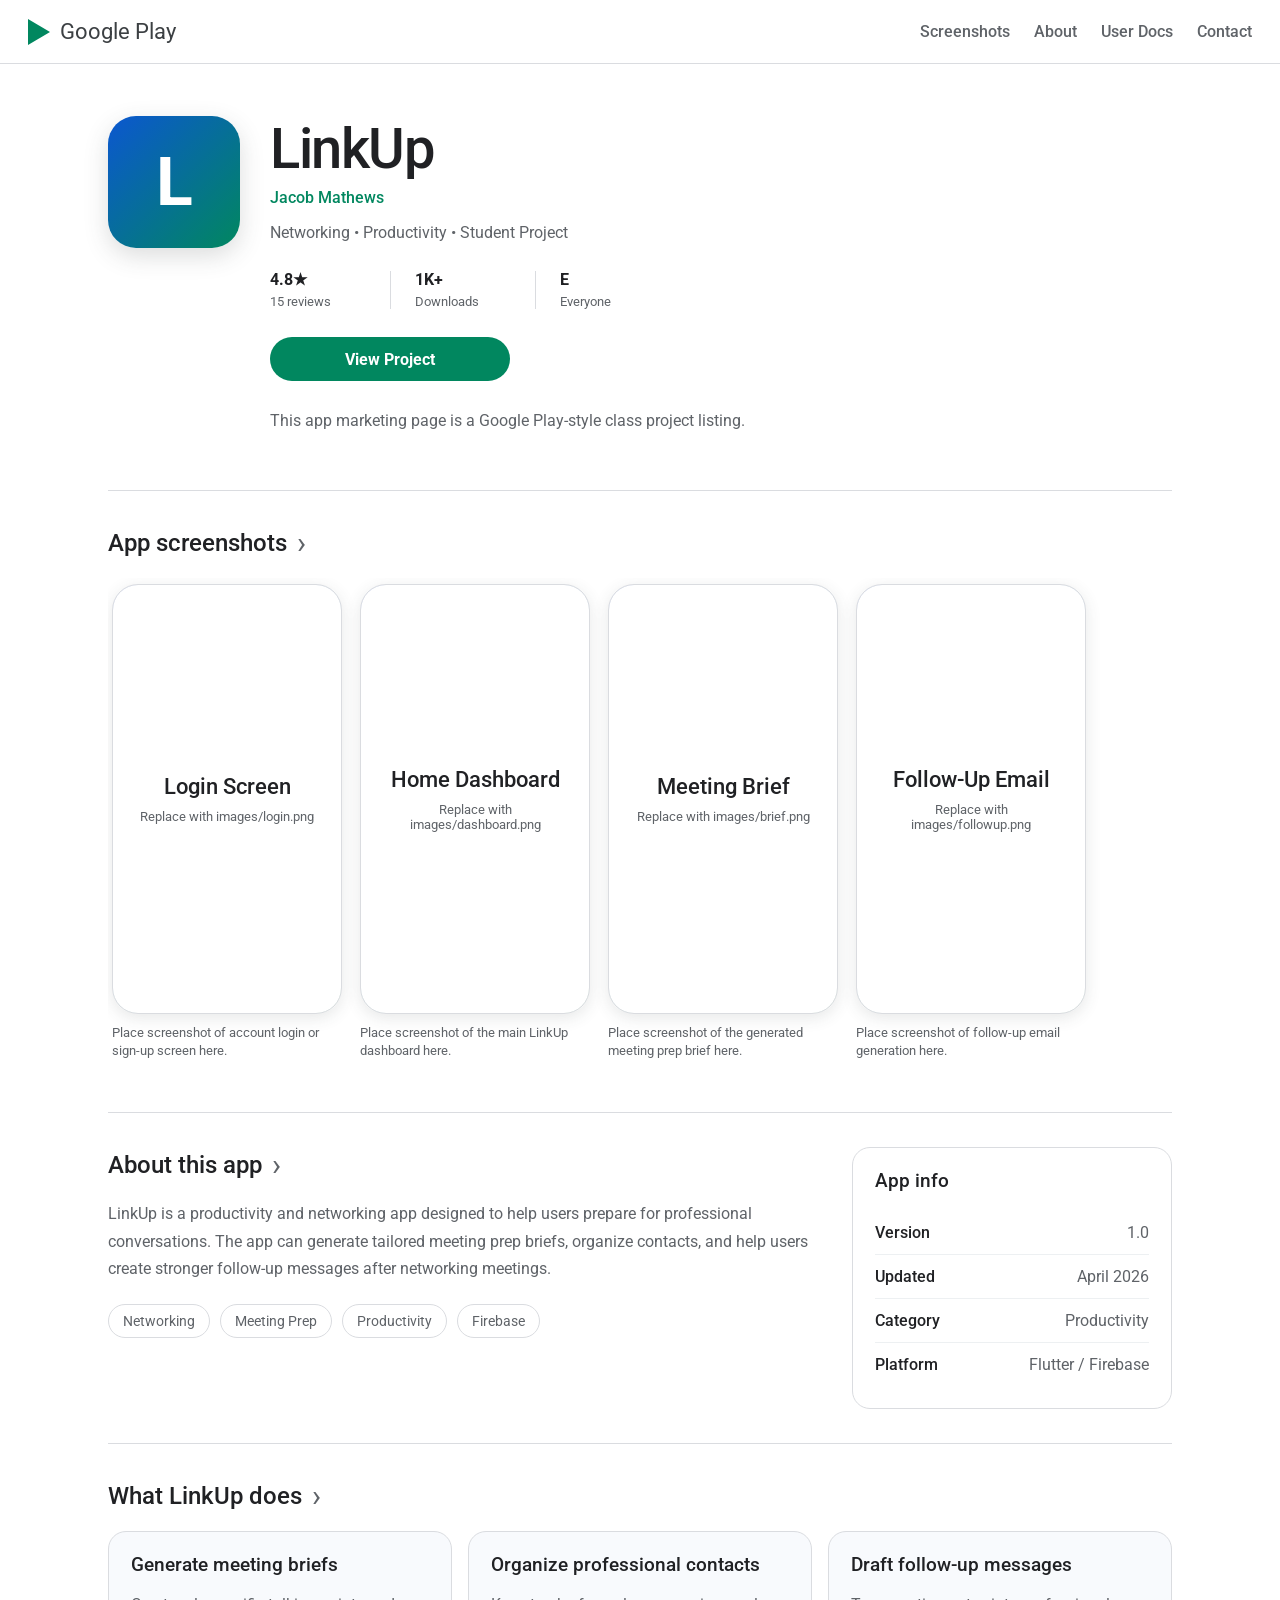
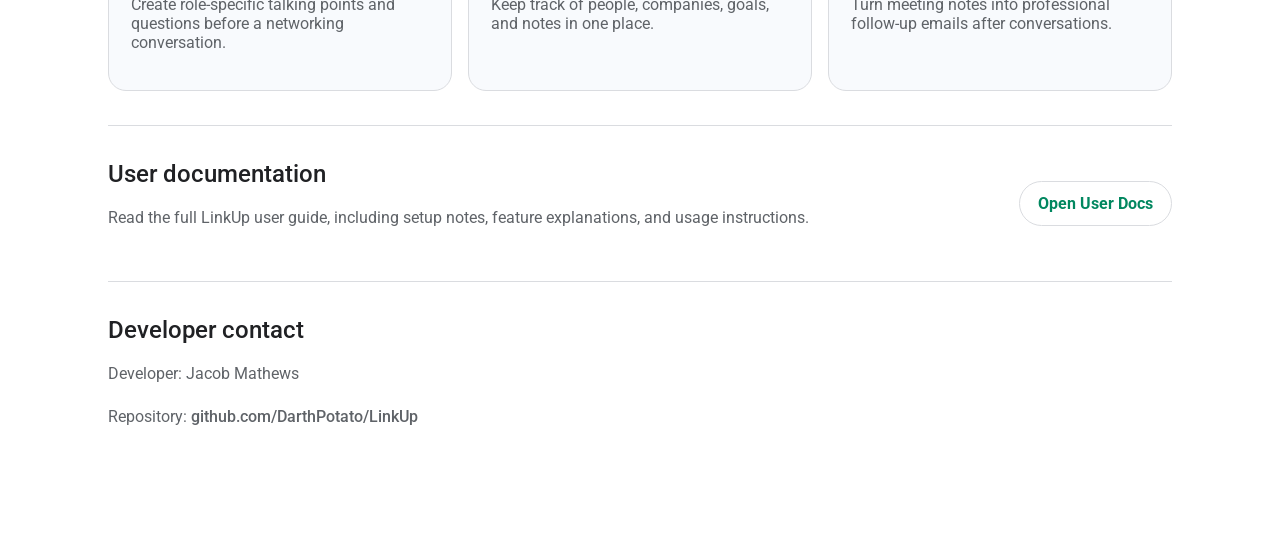
==== index.html @ 07abcafd "Add files via upload" ====
<!DOCTYPE html>
<html lang="en">
<head>
  <meta charset="UTF-8" />
  <meta name="viewport" content="width=device-width, initial-scale=1.0" />
  <title>LinkUp - Google Play Style Listing</title>
  <link rel="stylesheet" href="style.css" />
  <link rel="preconnect" href="https://fonts.googleapis.com">
  <link rel="preconnect" href="https://fonts.gstatic.com" crossorigin>
  <link href="https://fonts.googleapis.com/css2?family=Google+Sans:wght@400;500;700&family=Roboto:wght@400;500;700&display=swap" rel="stylesheet">
</head>
<body>
  <header class="top-bar">
    <div class="brand">
      <span class="play-triangle"></span>
      <span>Google Play</span>
    </div>
    <nav class="desktop-nav">
      <a href="#screenshots">Screenshots</a>
      <a href="#about">About</a>
      <a href="#docs">User Docs</a>
      <a href="#contact">Contact</a>
    </nav>
  </header>

  <main class="page-wrap">
    <section class="hero cardless">
      <div class="app-icon" aria-label="LinkUp app icon">
        <span>L</span>
      </div>

      <div class="hero-copy">
        <h1>LinkUp</h1>
        <p class="developer">Jacob Mathews</p>
        <p class="contains-ads">Networking • Productivity • Student Project</p>

        <div class="stats-row" aria-label="app stats">
          <div class="stat">
            <strong>4.8★</strong>
            <span>15 reviews</span>
          </div>
          <div class="divider"></div>
          <div class="stat">
            <strong>1K+</strong>
            <span>Downloads</span>
          </div>
          <div class="divider"></div>
          <div class="stat">
            <strong>E</strong>
            <span>Everyone</span>
          </div>
        </div>

        <a class="install-button" href="https://github.com/DarthPotato/LinkUp" target="_blank" rel="noopener">View Project</a>
        <p class="device-note">This app marketing page is a Google Play-style class project listing.</p>
      </div>
    </section>

    <section id="screenshots" class="section">
      <div class="section-title-row">
        <h2>App screenshots</h2>
        <span class="chevron">›</span>
      </div>

      <div class="screenshot-strip">
        <figure class="phone-frame">
          <div class="placeholder-screen">
            <span>Login Screen</span>
            <small>Replace with images/login.png</small>
          </div>
          <figcaption>Place screenshot of account login or sign-up screen here.</figcaption>
        </figure>

        <figure class="phone-frame">
          <div class="placeholder-screen">
            <span>Home Dashboard</span>
            <small>Replace with images/dashboard.png</small>
          </div>
          <figcaption>Place screenshot of the main LinkUp dashboard here.</figcaption>
        </figure>

        <figure class="phone-frame">
          <div class="placeholder-screen">
            <span>Meeting Brief</span>
            <small>Replace with images/brief.png</small>
          </div>
          <figcaption>Place screenshot of the generated meeting prep brief here.</figcaption>
        </figure>

        <figure class="phone-frame">
          <div class="placeholder-screen">
            <span>Follow-Up Email</span>
            <small>Replace with images/followup.png</small>
          </div>
          <figcaption>Place screenshot of follow-up email generation here.</figcaption>
        </figure>
      </div>
    </section>

    <section id="about" class="section split-section">
      <div>
        <div class="section-title-row">
          <h2>About this app</h2>
          <span class="chevron">›</span>
        </div>
        <p class="body-copy">
          LinkUp is a productivity and networking app designed to help users prepare for professional conversations. The app can generate tailored meeting prep briefs, organize contacts, and help users create stronger follow-up messages after networking meetings.
        </p>
        <div class="tag-row">
          <span>Networking</span>
          <span>Meeting Prep</span>
          <span>Productivity</span>
          <span>Firebase</span>
        </div>
      </div>

      <aside class="info-card">
        <h3>App info</h3>
        <dl>
          <div><dt>Version</dt><dd>1.0</dd></div>
          <div><dt>Updated</dt><dd>April 2026</dd></div>
          <div><dt>Category</dt><dd>Productivity</dd></div>
          <div><dt>Platform</dt><dd>Flutter / Firebase</dd></div>
        </dl>
      </aside>
    </section>

    <section class="section">
      <div class="section-title-row">
        <h2>What LinkUp does</h2>
        <span class="chevron">›</span>
      </div>
      <div class="feature-grid">
        <article>
          <h3>Generate meeting briefs</h3>
          <p>Create role-specific talking points and questions before a networking conversation.</p>
        </article>
        <article>
          <h3>Organize professional contacts</h3>
          <p>Keep track of people, companies, goals, and notes in one place.</p>
        </article>
        <article>
          <h3>Draft follow-up messages</h3>
          <p>Turn meeting notes into professional follow-up emails after conversations.</p>
        </article>
      </div>
    </section>

    <section id="docs" class="section docs-card">
      <div>
        <h2>User documentation</h2>
        <p class="body-copy">Read the full LinkUp user guide, including setup notes, feature explanations, and usage instructions.</p>
      </div>
      <a class="outline-button" href="https://github.com/DarthPotato/LinkUp/wiki/User-Doc" target="_blank" rel="noopener">Open User Docs</a>
    </section>

    <section id="contact" class="section contact-section">
      <h2>Developer contact</h2>
      <p class="body-copy">Developer: Jacob Mathews</p>
      <p class="body-copy">Repository: <a href="https://github.com/DarthPotato/LinkUp" target="_blank" rel="noopener">github.com/DarthPotato/LinkUp</a></p>
    </section>
  </main>
</body>
</html>
---- style.css ----
:root {
  --google-green: #01875f;
  --text-primary: #202124;
  --text-secondary: #5f6368;
  --border: #dadce0;
  --bg: #ffffff;
  --soft-bg: #f8fafd;
}

* { box-sizing: border-box; }

body {
  margin: 0;
  background: var(--bg);
  color: var(--text-primary);
  font-family: Roboto, Arial, sans-serif;
}

.top-bar {
  height: 64px;
  padding: 0 28px;
  border-bottom: 1px solid var(--border);
  display: flex;
  align-items: center;
  justify-content: space-between;
  position: sticky;
  top: 0;
  background: rgba(255,255,255,.95);
  backdrop-filter: blur(8px);
  z-index: 10;
}

.brand {
  display: flex;
  align-items: center;
  gap: 10px;
  font-family: "Google Sans", Roboto, sans-serif;
  font-size: 22px;
  color: #3c4043;
}

.play-triangle {
  width: 0;
  height: 0;
  border-top: 13px solid transparent;
  border-bottom: 13px solid transparent;
  border-left: 22px solid var(--google-green);
}

.desktop-nav {
  display: flex;
  gap: 24px;
}

.desktop-nav a,
.contact-section a {
  color: var(--text-secondary);
  text-decoration: none;
  font-weight: 500;
}

.desktop-nav a:hover,
.contact-section a:hover { color: var(--google-green); }

.page-wrap {
  max-width: 1120px;
  margin: 0 auto;
  padding: 52px 28px 80px;
}

.hero {
  display: grid;
  grid-template-columns: 132px 1fr;
  gap: 30px;
  align-items: start;
  margin-bottom: 44px;
}

.app-icon {
  width: 132px;
  height: 132px;
  border-radius: 28px;
  background: linear-gradient(135deg, #0b57d0, #01875f);
  color: white;
  display: grid;
  place-items: center;
  box-shadow: 0 8px 24px rgba(60,64,67,.18);
}

.app-icon span {
  font-family: "Google Sans", Roboto, sans-serif;
  font-size: 68px;
  font-weight: 700;
}

.hero-copy h1 {
  margin: 0 0 6px;
  font-family: "Google Sans", Roboto, sans-serif;
  font-size: 56px;
  font-weight: 500;
  letter-spacing: -1.5px;
}

.developer {
  color: var(--google-green);
  font-weight: 500;
  margin: 0 0 8px;
}

.contains-ads,
.device-note,
.body-copy,
figcaption,
.feature-grid p,
.info-card dd {
  color: var(--text-secondary);
}

.stats-row {
  display: flex;
  align-items: center;
  gap: 24px;
  margin: 28px 0;
}

.stat {
  display: flex;
  flex-direction: column;
  gap: 5px;
  min-width: 96px;
}

.stat strong {
  font-size: 16px;
  font-weight: 700;
}

.stat span {
  color: var(--text-secondary);
  font-size: 13px;
}

.divider {
  width: 1px;
  height: 38px;
  background: var(--border);
}

.install-button {
  display: inline-flex;
  justify-content: center;
  align-items: center;
  min-width: 240px;
  height: 44px;
  border-radius: 999px;
  background: var(--google-green);
  color: white;
  text-decoration: none;
  font-weight: 700;
  margin-bottom: 14px;
}

.install-button:hover { background: #056449; }

.section {
  border-top: 1px solid var(--border);
  padding: 34px 0;
}

.section-title-row {
  display: flex;
  align-items: center;
  gap: 10px;
  margin-bottom: 18px;
}

h2 {
  margin: 0;
  font-family: "Google Sans", Roboto, sans-serif;
  font-size: 24px;
  font-weight: 500;
}

.chevron {
  font-size: 30px;
  color: var(--text-secondary);
}

.screenshot-strip {
  display: flex;
  gap: 18px;
  overflow-x: auto;
  padding: 6px 4px 18px;
  scroll-snap-type: x mandatory;
}

.phone-frame {
  margin: 0;
  width: 230px;
  flex: 0 0 auto;
  scroll-snap-align: start;
}

.placeholder-screen {
  height: 430px;
  border-radius: 26px;
  border: 1px solid var(--border);
  background:
    linear-gradient(#ffffff, #ffffff) padding-box,
    linear-gradient(135deg, #dfe7fd, #e6f4ea) border-box;
  box-shadow: 0 4px 16px rgba(60,64,67,.12);
  display: flex;
  flex-direction: column;
  align-items: center;
  justify-content: center;
  text-align: center;
  padding: 18px;
}

.placeholder-screen span {
  font-family: "Google Sans", Roboto, sans-serif;
  font-size: 22px;
  font-weight: 500;
}

.placeholder-screen small {
  margin-top: 10px;
  color: var(--text-secondary);
}

figcaption {
  font-size: 13px;
  line-height: 1.4;
  margin-top: 10px;
}

.split-section {
  display: grid;
  grid-template-columns: 1fr 320px;
  gap: 40px;
}

.body-copy {
  font-size: 16px;
  line-height: 1.7;
  max-width: 760px;
}

.tag-row {
  display: flex;
  flex-wrap: wrap;
  gap: 10px;
  margin-top: 22px;
}

.tag-row span {
  border: 1px solid var(--border);
  border-radius: 999px;
  padding: 8px 14px;
  color: var(--text-secondary);
  font-size: 14px;
}

.info-card {
  border: 1px solid var(--border);
  border-radius: 18px;
  padding: 22px;
  align-self: start;
}

.info-card h3,
.feature-grid h3 {
  font-family: "Google Sans", Roboto, sans-serif;
  font-weight: 500;
  margin-top: 0;
}

dl { margin: 0; }
.info-card div {
  display: flex;
  justify-content: space-between;
  gap: 14px;
  padding: 12px 0;
  border-bottom: 1px solid #edf0f2;
}
.info-card div:last-child { border-bottom: 0; }
.info-card dt { font-weight: 500; }
.info-card dd { margin: 0; text-align: right; }

.feature-grid {
  display: grid;
  grid-template-columns: repeat(3, 1fr);
  gap: 16px;
}

.feature-grid article {
  border: 1px solid var(--border);
  border-radius: 18px;
  padding: 22px;
  background: var(--soft-bg);
}

.docs-card {
  display: flex;
  align-items: center;
  justify-content: space-between;
  gap: 22px;
}

.outline-button {
  border: 1px solid var(--border);
  border-radius: 999px;
  color: var(--google-green);
  text-decoration: none;
  padding: 12px 18px;
  font-weight: 700;
  white-space: nowrap;
}

.outline-button:hover { background: #e6f4ea; }

@media (max-width: 760px) {
  .desktop-nav { display: none; }
  .page-wrap { padding: 34px 18px 60px; }
  .hero { grid-template-columns: 86px 1fr; gap: 18px; }
  .app-icon { width: 86px; height: 86px; border-radius: 20px; }
  .app-icon span { font-size: 44px; }
  .hero-copy h1 { font-size: 36px; }
  .stats-row { gap: 12px; flex-wrap: wrap; }
  .divider { display: none; }
  .install-button { width: 100%; }
  .split-section, .feature-grid { grid-template-columns: 1fr; }
  .docs-card { align-items: flex-start; flex-direction: column; }
}
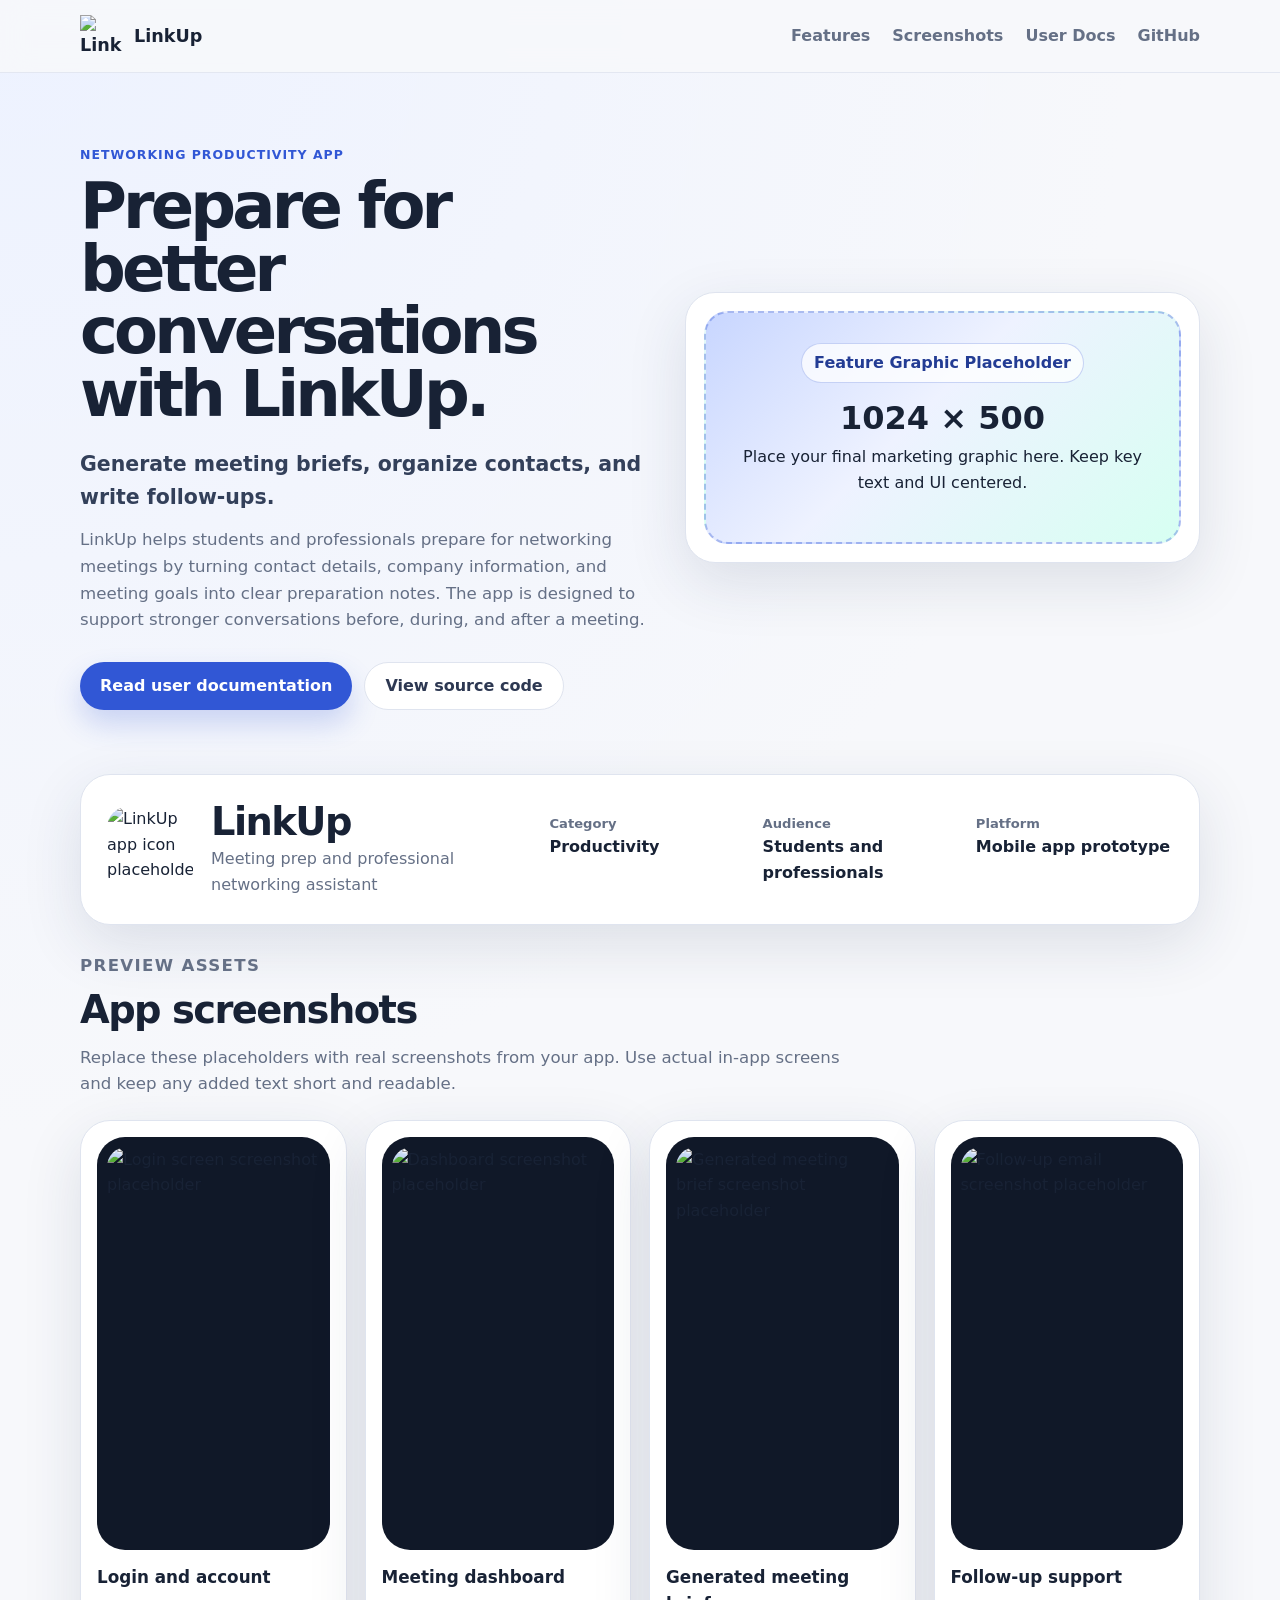
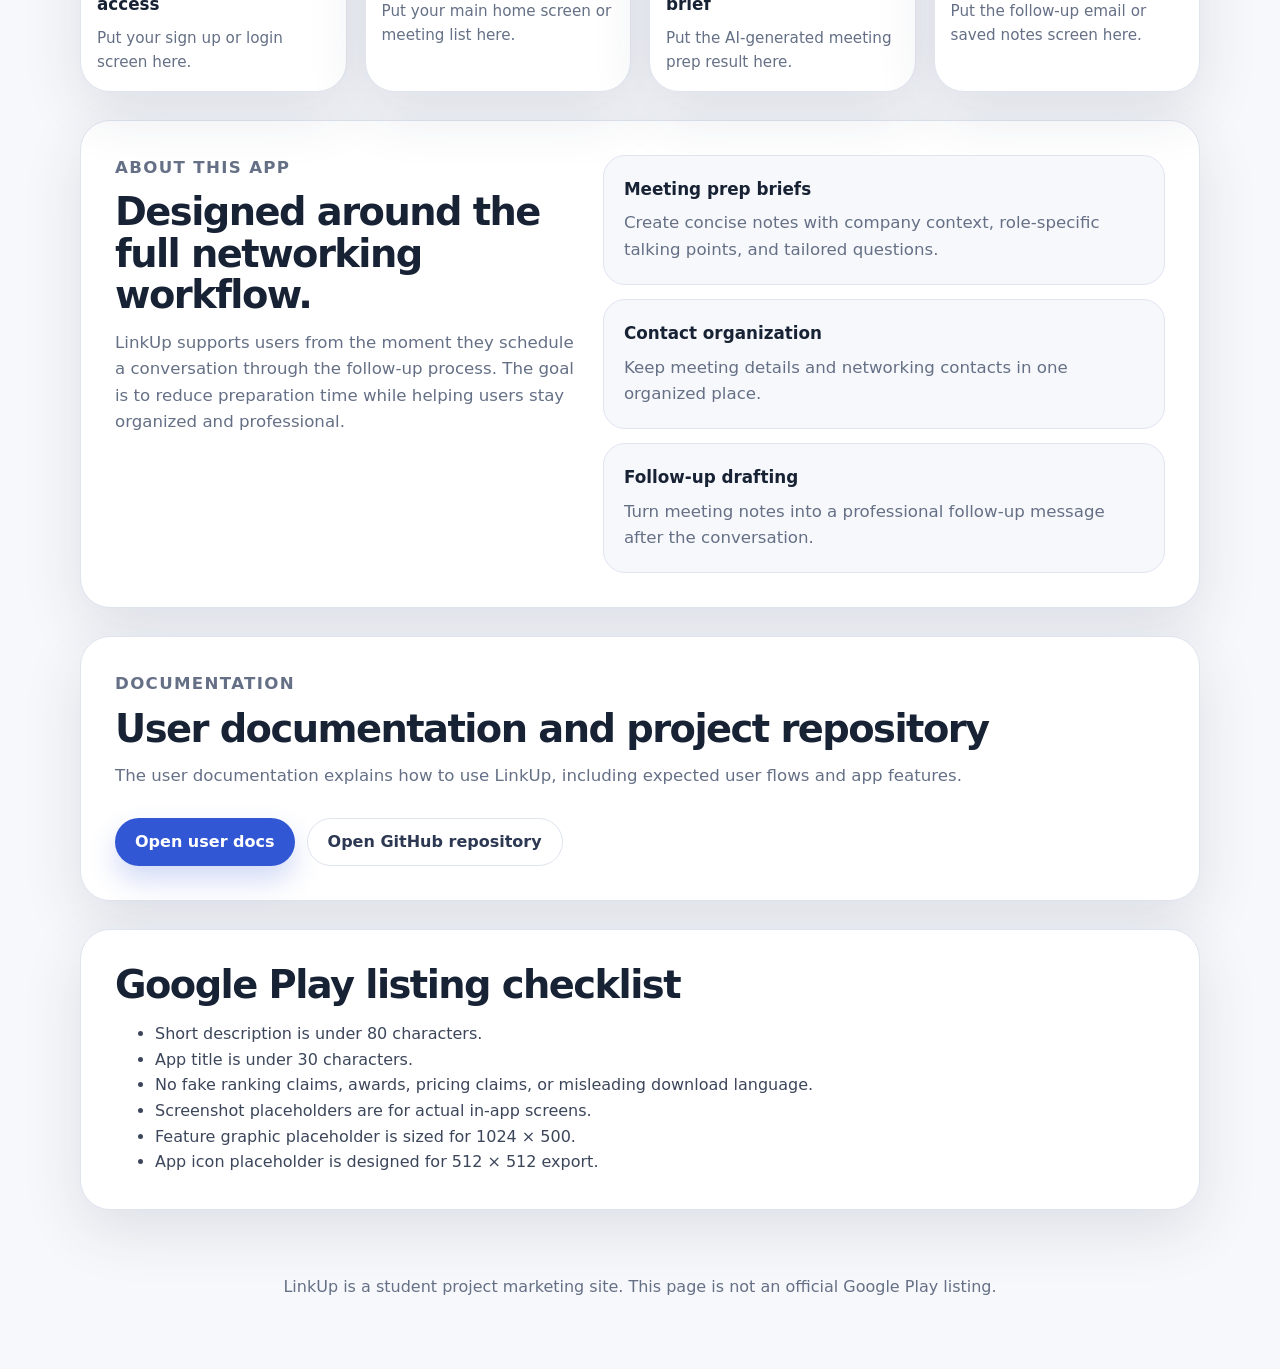
==== commit 60b8150d: "Add files via upload" ====
--- a/index.html
+++ b/index.html
@@ -3,162 +3,163 @@
 <head>
   <meta charset="UTF-8" />
   <meta name="viewport" content="width=device-width, initial-scale=1.0" />
-  <title>LinkUp - Google Play Style Listing</title>
+  <meta name="description" content="LinkUp helps users prepare for networking conversations, organize contacts, and draft professional follow-ups." />
+  <title>LinkUp | Meeting Prep and Networking Assistant</title>
   <link rel="stylesheet" href="style.css" />
-  <link rel="preconnect" href="https://fonts.googleapis.com">
-  <link rel="preconnect" href="https://fonts.gstatic.com" crossorigin>
-  <link href="https://fonts.googleapis.com/css2?family=Google+Sans:wght@400;500;700&family=Roboto:wght@400;500;700&display=swap" rel="stylesheet">
 </head>
 <body>
-  <header class="top-bar">
-    <div class="brand">
-      <span class="play-triangle"></span>
-      <span>Google Play</span>
-    </div>
-    <nav class="desktop-nav">
-      <a href="#screenshots">Screenshots</a>
-      <a href="#about">About</a>
-      <a href="#docs">User Docs</a>
-      <a href="#contact">Contact</a>
+  <header class="site-header">
+    <nav class="nav">
+      <a class="brand" href="#top" aria-label="LinkUp home">
+        <img src="images/logo-placeholder.svg" alt="LinkUp app icon" />
+        <span>LinkUp</span>
+      </a>
+      <div class="nav-links">
+        <a href="#features">Features</a>
+        <a href="#screenshots">Screenshots</a>
+        <a href="#docs">User Docs</a>
+        <a href="https://github.com/DarthPotato/LinkUp">GitHub</a>
+      </div>
     </nav>
   </header>
 
-  <main class="page-wrap">
-    <section class="hero cardless">
-      <div class="app-icon" aria-label="LinkUp app icon">
-        <span>L</span>
-      </div>
-
+  <main id="top">
+    <section class="hero section-shell">
       <div class="hero-copy">
-        <h1>LinkUp</h1>
-        <p class="developer">Jacob Mathews</p>
-        <p class="contains-ads">Networking • Productivity • Student Project</p>
-
-        <div class="stats-row" aria-label="app stats">
-          <div class="stat">
-            <strong>4.8★</strong>
-            <span>15 reviews</span>
-          </div>
-          <div class="divider"></div>
-          <div class="stat">
-            <strong>1K+</strong>
-            <span>Downloads</span>
-          </div>
-          <div class="divider"></div>
-          <div class="stat">
-            <strong>E</strong>
-            <span>Everyone</span>
-          </div>
-        </div>
-
-        <a class="install-button" href="https://github.com/DarthPotato/LinkUp" target="_blank" rel="noopener">View Project</a>
-        <p class="device-note">This app marketing page is a Google Play-style class project listing.</p>
-      </div>
-    </section>
-
-    <section id="screenshots" class="section">
-      <div class="section-title-row">
-        <h2>App screenshots</h2>
-        <span class="chevron">›</span>
-      </div>
-
-      <div class="screenshot-strip">
-        <figure class="phone-frame">
-          <div class="placeholder-screen">
-            <span>Login Screen</span>
-            <small>Replace with images/login.png</small>
-          </div>
-          <figcaption>Place screenshot of account login or sign-up screen here.</figcaption>
-        </figure>
-
-        <figure class="phone-frame">
-          <div class="placeholder-screen">
-            <span>Home Dashboard</span>
-            <small>Replace with images/dashboard.png</small>
-          </div>
-          <figcaption>Place screenshot of the main LinkUp dashboard here.</figcaption>
-        </figure>
-
-        <figure class="phone-frame">
-          <div class="placeholder-screen">
-            <span>Meeting Brief</span>
-            <small>Replace with images/brief.png</small>
-          </div>
-          <figcaption>Place screenshot of the generated meeting prep brief here.</figcaption>
-        </figure>
-
-        <figure class="phone-frame">
-          <div class="placeholder-screen">
-            <span>Follow-Up Email</span>
-            <small>Replace with images/followup.png</small>
-          </div>
-          <figcaption>Place screenshot of follow-up email generation here.</figcaption>
-        </figure>
-      </div>
-    </section>
-
-    <section id="about" class="section split-section">
-      <div>
-        <div class="section-title-row">
-          <h2>About this app</h2>
-          <span class="chevron">›</span>
-        </div>
-        <p class="body-copy">
-          LinkUp is a productivity and networking app designed to help users prepare for professional conversations. The app can generate tailored meeting prep briefs, organize contacts, and help users create stronger follow-up messages after networking meetings.
+        <p class="eyebrow">Networking productivity app</p>
+        <h1>Prepare for better conversations with LinkUp.</h1>
+        <p class="short-description">Generate meeting briefs, organize contacts, and write follow-ups.</p>
+        <p class="hero-body">
+          LinkUp helps students and professionals prepare for networking meetings by turning contact details,
+          company information, and meeting goals into clear preparation notes. The app is designed to support
+          stronger conversations before, during, and after a meeting.
         </p>
-        <div class="tag-row">
-          <span>Networking</span>
-          <span>Meeting Prep</span>
-          <span>Productivity</span>
-          <span>Firebase</span>
+        <div class="hero-actions">
+          <a class="primary-button" href="https://github.com/DarthPotato/LinkUp/wiki/User-Doc">Read user documentation</a>
+          <a class="secondary-button" href="https://github.com/DarthPotato/LinkUp">View source code</a>
         </div>
       </div>
 
-      <aside class="info-card">
-        <h3>App info</h3>
-        <dl>
-          <div><dt>Version</dt><dd>1.0</dd></div>
-          <div><dt>Updated</dt><dd>April 2026</dd></div>
-          <div><dt>Category</dt><dd>Productivity</dd></div>
-          <div><dt>Platform</dt><dd>Flutter / Firebase</dd></div>
-        </dl>
+      <aside class="asset-card" aria-label="Feature graphic placeholder">
+        <div class="feature-graphic-placeholder">
+          <div>
+            <span class="placeholder-label">Feature Graphic Placeholder</span>
+            <strong>1024 × 500</strong>
+            <p>Place your final marketing graphic here. Keep key text and UI centered.</p>
+          </div>
+        </div>
       </aside>
     </section>
 
-    <section class="section">
-      <div class="section-title-row">
-        <h2>What LinkUp does</h2>
-        <span class="chevron">›</span>
+    <section class="listing-card section-shell" aria-labelledby="listing-title">
+      <div class="app-summary">
+        <img src="images/logo-placeholder.svg" alt="LinkUp app icon placeholder" class="app-icon" />
+        <div>
+          <h2 id="listing-title">LinkUp</h2>
+          <p>Meeting prep and professional networking assistant</p>
+        </div>
       </div>
-      <div class="feature-grid">
-        <article>
-          <h3>Generate meeting briefs</h3>
-          <p>Create role-specific talking points and questions before a networking conversation.</p>
+      <dl class="metadata-grid">
+        <div>
+          <dt>Category</dt>
+          <dd>Productivity</dd>
+        </div>
+        <div>
+          <dt>Audience</dt>
+          <dd>Students and professionals</dd>
+        </div>
+        <div>
+          <dt>Platform</dt>
+          <dd>Mobile app prototype</dd>
+        </div>
+      </dl>
+    </section>
+
+    <section id="screenshots" class="section-shell">
+      <div class="section-heading">
+        <p class="eyebrow">Preview assets</p>
+        <h2>App screenshots</h2>
+        <p>
+          Replace these placeholders with real screenshots from your app. Use actual in-app screens and keep
+          any added text short and readable.
+        </p>
+      </div>
+      <div class="screenshot-grid">
+        <article class="screenshot-card">
+          <div class="phone-frame"><img src="images/screenshot-login-placeholder.svg" alt="Login screen screenshot placeholder" /></div>
+          <h3>Login and account access</h3>
+          <p>Put your sign up or login screen here.</p>
         </article>
-        <article>
-          <h3>Organize professional contacts</h3>
-          <p>Keep track of people, companies, goals, and notes in one place.</p>
+        <article class="screenshot-card">
+          <div class="phone-frame"><img src="images/screenshot-dashboard-placeholder.svg" alt="Dashboard screenshot placeholder" /></div>
+          <h3>Meeting dashboard</h3>
+          <p>Put your main home screen or meeting list here.</p>
         </article>
-        <article>
-          <h3>Draft follow-up messages</h3>
-          <p>Turn meeting notes into professional follow-up emails after conversations.</p>
+        <article class="screenshot-card">
+          <div class="phone-frame"><img src="images/screenshot-brief-placeholder.svg" alt="Generated meeting brief screenshot placeholder" /></div>
+          <h3>Generated meeting brief</h3>
+          <p>Put the AI-generated meeting prep result here.</p>
+        </article>
+        <article class="screenshot-card">
+          <div class="phone-frame"><img src="images/screenshot-followup-placeholder.svg" alt="Follow-up email screenshot placeholder" /></div>
+          <h3>Follow-up support</h3>
+          <p>Put the follow-up email or saved notes screen here.</p>
         </article>
       </div>
     </section>
 
-    <section id="docs" class="section docs-card">
+    <section id="features" class="section-shell split-section">
       <div>
-        <h2>User documentation</h2>
-        <p class="body-copy">Read the full LinkUp user guide, including setup notes, feature explanations, and usage instructions.</p>
+        <p class="eyebrow">About this app</p>
+        <h2>Designed around the full networking workflow.</h2>
+        <p>
+          LinkUp supports users from the moment they schedule a conversation through the follow-up process.
+          The goal is to reduce preparation time while helping users stay organized and professional.
+        </p>
       </div>
-      <a class="outline-button" href="https://github.com/DarthPotato/LinkUp/wiki/User-Doc" target="_blank" rel="noopener">Open User Docs</a>
+      <div class="feature-list">
+        <article>
+          <h3>Meeting prep briefs</h3>
+          <p>Create concise notes with company context, role-specific talking points, and tailored questions.</p>
+        </article>
+        <article>
+          <h3>Contact organization</h3>
+          <p>Keep meeting details and networking contacts in one organized place.</p>
+        </article>
+        <article>
+          <h3>Follow-up drafting</h3>
+          <p>Turn meeting notes into a professional follow-up message after the conversation.</p>
+        </article>
+      </div>
     </section>
 
-    <section id="contact" class="section contact-section">
-      <h2>Developer contact</h2>
-      <p class="body-copy">Developer: Jacob Mathews</p>
-      <p class="body-copy">Repository: <a href="https://github.com/DarthPotato/LinkUp" target="_blank" rel="noopener">github.com/DarthPotato/LinkUp</a></p>
+    <section id="docs" class="section-shell docs-section">
+      <p class="eyebrow">Documentation</p>
+      <h2>User documentation and project repository</h2>
+      <p>
+        The user documentation explains how to use LinkUp, including expected user flows and app features.
+      </p>
+      <div class="doc-links">
+        <a class="primary-button" href="https://github.com/DarthPotato/LinkUp/wiki/User-Doc">Open user docs</a>
+        <a class="secondary-button" href="https://github.com/DarthPotato/LinkUp">Open GitHub repository</a>
+      </div>
+    </section>
+
+    <section class="section-shell compliance-note">
+      <h2>Google Play listing checklist</h2>
+      <ul>
+        <li>Short description is under 80 characters.</li>
+        <li>App title is under 30 characters.</li>
+        <li>No fake ranking claims, awards, pricing claims, or misleading download language.</li>
+        <li>Screenshot placeholders are for actual in-app screens.</li>
+        <li>Feature graphic placeholder is sized for 1024 × 500.</li>
+        <li>App icon placeholder is designed for 512 × 512 export.</li>
+      </ul>
     </section>
   </main>
+
+  <footer class="footer">
+    <p>LinkUp is a student project marketing site. This page is not an official Google Play listing.</p>
+  </footer>
 </body>
 </html>
--- a/style.css
+++ b/style.css
@@ -1,334 +1,109 @@
 :root {
-  --google-green: #01875f;
-  --text-primary: #202124;
-  --text-secondary: #5f6368;
-  --border: #dadce0;
-  --bg: #ffffff;
-  --soft-bg: #f8fafd;
+  --bg: #f7f8fb;
+  --card: #ffffff;
+  --text: #182235;
+  --muted: #657086;
+  --primary: #3157d5;
+  --primary-dark: #233c94;
+  --accent: #e8edff;
+  --border: #dfe4ef;
+  --shadow: 0 20px 60px rgba(31, 47, 80, 0.12);
 }
 
 * { box-sizing: border-box; }
-
+html { scroll-behavior: smooth; }
 body {
   margin: 0;
-  background: var(--bg);
-  color: var(--text-primary);
-  font-family: Roboto, Arial, sans-serif;
+  font-family: Inter, ui-sans-serif, system-ui, -apple-system, BlinkMacSystemFont, "Segoe UI", sans-serif;
+  color: var(--text);
+  background: radial-gradient(circle at top left, #edf2ff 0, transparent 35%), var(--bg);
+  line-height: 1.6;
 }
 
-.top-bar {
-  height: 64px;
-  padding: 0 28px;
-  border-bottom: 1px solid var(--border);
+a { color: inherit; text-decoration: none; }
+img { max-width: 100%; display: block; }
+
+.site-header {
+  position: sticky;
+  top: 0;
+  z-index: 10;
+  background: rgba(247, 248, 251, 0.86);
+  backdrop-filter: blur(14px);
+  border-bottom: 1px solid rgba(223, 228, 239, 0.8);
+}
+
+.nav {
+  width: min(1120px, calc(100% - 32px));
+  margin: 0 auto;
+  height: 72px;
   display: flex;
   align-items: center;
   justify-content: space-between;
-  position: sticky;
-  top: 0;
-  background: rgba(255,255,255,.95);
-  backdrop-filter: blur(8px);
-  z-index: 10;
-}
-
-.brand {
-  display: flex;
-  align-items: center;
-  gap: 10px;
-  font-family: "Google Sans", Roboto, sans-serif;
-  font-size: 22px;
-  color: #3c4043;
-}
-
-.play-triangle {
-  width: 0;
-  height: 0;
-  border-top: 13px solid transparent;
-  border-bottom: 13px solid transparent;
-  border-left: 22px solid var(--google-green);
-}
-
-.desktop-nav {
-  display: flex;
   gap: 24px;
 }
 
-.desktop-nav a,
-.contact-section a {
-  color: var(--text-secondary);
-  text-decoration: none;
-  font-weight: 500;
+.brand { display: inline-flex; align-items: center; gap: 12px; font-weight: 800; font-size: 1.1rem; }
+.brand img { width: 42px; height: 42px; }
+.nav-links { display: flex; align-items: center; gap: 22px; color: var(--muted); font-weight: 650; }
+.nav-links a:hover { color: var(--primary); }
+
+.section-shell { width: min(1120px, calc(100% - 32px)); margin: 0 auto 28px; }
+.hero { display: grid; grid-template-columns: 1.05fr 0.95fr; gap: 36px; align-items: center; padding: 72px 0 36px; }
+.eyebrow { margin: 0 0 10px; color: var(--primary); font-weight: 800; letter-spacing: 0.08em; text-transform: uppercase; font-size: 0.78rem; }
+h1, h2, h3, p { margin-top: 0; }
+h1 { font-size: clamp(2.6rem, 5vw, 5.1rem); line-height: 0.98; letter-spacing: -0.06em; margin-bottom: 22px; }
+h2 { font-size: clamp(1.8rem, 3vw, 2.7rem); line-height: 1.08; letter-spacing: -0.04em; margin-bottom: 14px; }
+h3 { font-size: 1.05rem; margin-bottom: 8px; }
+.short-description { font-size: 1.28rem; font-weight: 750; color: #33405a; margin-bottom: 14px; }
+.hero-body, .section-heading p, .split-section p, .docs-section p { color: var(--muted); font-size: 1.04rem; }
+
+.hero-actions, .doc-links { display: flex; flex-wrap: wrap; gap: 12px; margin-top: 28px; }
+.primary-button, .secondary-button { display: inline-flex; align-items: center; justify-content: center; min-height: 48px; padding: 0 20px; border-radius: 999px; font-weight: 800; }
+.primary-button { background: var(--primary); color: white; box-shadow: 0 14px 28px rgba(49,87,213,0.22); }
+.primary-button:hover { background: var(--primary-dark); }
+.secondary-button { background: white; border: 1px solid var(--border); color: #2d3852; }
+
+.asset-card, .listing-card, .screenshot-card, .split-section, .docs-section, .compliance-note { background: var(--card); border: 1px solid var(--border); box-shadow: var(--shadow); border-radius: 30px; }
+.asset-card { padding: 18px; }
+.feature-graphic-placeholder { aspect-ratio: 1024 / 500; border-radius: 24px; background: linear-gradient(135deg, #c8d6ff, #eef2ff 45%, #d7fff2); display: grid; place-items: center; text-align: center; padding: 28px; border: 2px dashed rgba(49,87,213,0.35); }
+.feature-graphic-placeholder strong { display: block; font-size: 2rem; }
+.placeholder-label { display: inline-block; background: rgba(255,255,255,0.75); border: 1px solid rgba(49,87,213,0.25); border-radius: 999px; padding: 6px 12px; font-weight: 800; color: var(--primary-dark); margin-bottom: 10px; }
+
+.listing-card { padding: 26px; display: flex; justify-content: space-between; gap: 24px; align-items: center; }
+.app-summary { display: flex; gap: 18px; align-items: center; }
+.app-icon { width: 86px; height: 86px; border-radius: 22px; }
+.app-summary h2 { margin-bottom: 4px; }
+.app-summary p { margin: 0; color: var(--muted); }
+.metadata-grid { display: grid; grid-template-columns: repeat(3, minmax(110px, 1fr)); gap: 16px; margin: 0; min-width: 420px; }
+dt { color: var(--muted); font-weight: 700; font-size: 0.82rem; }
+dd { margin: 0; font-weight: 850; }
+
+.section-heading { max-width: 760px; margin-bottom: 22px; }
+.screenshot-grid { display: grid; grid-template-columns: repeat(4, 1fr); gap: 18px; }
+.screenshot-card { padding: 16px; }
+.phone-frame { background: #101828; border-radius: 28px; padding: 10px; aspect-ratio: 9 / 16; display: grid; place-items: center; overflow: hidden; }
+.phone-frame img { width: 100%; height: 100%; object-fit: cover; border-radius: 20px; }
+.screenshot-card h3 { margin-top: 14px; }
+.screenshot-card p { color: var(--muted); font-size: 0.95rem; margin-bottom: 0; }
+
+.split-section { display: grid; grid-template-columns: 0.9fr 1.1fr; gap: 28px; padding: 34px; align-items: start; }
+.feature-list { display: grid; gap: 14px; }
+.feature-list article { background: var(--bg); border: 1px solid var(--border); border-radius: 22px; padding: 20px; }
+.feature-list p { margin-bottom: 0; }
+.docs-section, .compliance-note { padding: 34px; }
+.compliance-note ul { margin-bottom: 0; color: #3c465b; }
+.footer { text-align: center; color: var(--muted); padding: 36px 16px 54px; }
+
+@media (max-width: 900px) {
+  .hero, .split-section { grid-template-columns: 1fr; }
+  .listing-card { align-items: flex-start; flex-direction: column; }
+  .metadata-grid { min-width: 0; width: 100%; }
+  .screenshot-grid { grid-template-columns: repeat(2, 1fr); }
 }
 
-.desktop-nav a:hover,
-.contact-section a:hover { color: var(--google-green); }
-
-.page-wrap {
-  max-width: 1120px;
-  margin: 0 auto;
-  padding: 52px 28px 80px;
+@media (max-width: 640px) {
+  .nav { height: auto; padding: 14px 0; align-items: flex-start; flex-direction: column; }
+  .nav-links { flex-wrap: wrap; gap: 12px 18px; }
+  .hero { padding-top: 42px; }
+  .screenshot-grid, .metadata-grid { grid-template-columns: 1fr; }
 }
-
-.hero {
-  display: grid;
-  grid-template-columns: 132px 1fr;
-  gap: 30px;
-  align-items: start;
-  margin-bottom: 44px;
-}
-
-.app-icon {
-  width: 132px;
-  height: 132px;
-  border-radius: 28px;
-  background: linear-gradient(135deg, #0b57d0, #01875f);
-  color: white;
-  display: grid;
-  place-items: center;
-  box-shadow: 0 8px 24px rgba(60,64,67,.18);
-}
-
-.app-icon span {
-  font-family: "Google Sans", Roboto, sans-serif;
-  font-size: 68px;
-  font-weight: 700;
-}
-
-.hero-copy h1 {
-  margin: 0 0 6px;
-  font-family: "Google Sans", Roboto, sans-serif;
-  font-size: 56px;
-  font-weight: 500;
-  letter-spacing: -1.5px;
-}
-
-.developer {
-  color: var(--google-green);
-  font-weight: 500;
-  margin: 0 0 8px;
-}
-
-.contains-ads,
-.device-note,
-.body-copy,
-figcaption,
-.feature-grid p,
-.info-card dd {
-  color: var(--text-secondary);
-}
-
-.stats-row {
-  display: flex;
-  align-items: center;
-  gap: 24px;
-  margin: 28px 0;
-}
-
-.stat {
-  display: flex;
-  flex-direction: column;
-  gap: 5px;
-  min-width: 96px;
-}
-
-.stat strong {
-  font-size: 16px;
-  font-weight: 700;
-}
-
-.stat span {
-  color: var(--text-secondary);
-  font-size: 13px;
-}
-
-.divider {
-  width: 1px;
-  height: 38px;
-  background: var(--border);
-}
-
-.install-button {
-  display: inline-flex;
-  justify-content: center;
-  align-items: center;
-  min-width: 240px;
-  height: 44px;
-  border-radius: 999px;
-  background: var(--google-green);
-  color: white;
-  text-decoration: none;
-  font-weight: 700;
-  margin-bottom: 14px;
-}
-
-.install-button:hover { background: #056449; }
-
-.section {
-  border-top: 1px solid var(--border);
-  padding: 34px 0;
-}
-
-.section-title-row {
-  display: flex;
-  align-items: center;
-  gap: 10px;
-  margin-bottom: 18px;
-}
-
-h2 {
-  margin: 0;
-  font-family: "Google Sans", Roboto, sans-serif;
-  font-size: 24px;
-  font-weight: 500;
-}
-
-.chevron {
-  font-size: 30px;
-  color: var(--text-secondary);
-}
-
-.screenshot-strip {
-  display: flex;
-  gap: 18px;
-  overflow-x: auto;
-  padding: 6px 4px 18px;
-  scroll-snap-type: x mandatory;
-}
-
-.phone-frame {
-  margin: 0;
-  width: 230px;
-  flex: 0 0 auto;
-  scroll-snap-align: start;
-}
-
-.placeholder-screen {
-  height: 430px;
-  border-radius: 26px;
-  border: 1px solid var(--border);
-  background:
-    linear-gradient(#ffffff, #ffffff) padding-box,
-    linear-gradient(135deg, #dfe7fd, #e6f4ea) border-box;
-  box-shadow: 0 4px 16px rgba(60,64,67,.12);
-  display: flex;
-  flex-direction: column;
-  align-items: center;
-  justify-content: center;
-  text-align: center;
-  padding: 18px;
-}
-
-.placeholder-screen span {
-  font-family: "Google Sans", Roboto, sans-serif;
-  font-size: 22px;
-  font-weight: 500;
-}
-
-.placeholder-screen small {
-  margin-top: 10px;
-  color: var(--text-secondary);
-}
-
-figcaption {
-  font-size: 13px;
-  line-height: 1.4;
-  margin-top: 10px;
-}
-
-.split-section {
-  display: grid;
-  grid-template-columns: 1fr 320px;
-  gap: 40px;
-}
-
-.body-copy {
-  font-size: 16px;
-  line-height: 1.7;
-  max-width: 760px;
-}
-
-.tag-row {
-  display: flex;
-  flex-wrap: wrap;
-  gap: 10px;
-  margin-top: 22px;
-}
-
-.tag-row span {
-  border: 1px solid var(--border);
-  border-radius: 999px;
-  padding: 8px 14px;
-  color: var(--text-secondary);
-  font-size: 14px;
-}
-
-.info-card {
-  border: 1px solid var(--border);
-  border-radius: 18px;
-  padding: 22px;
-  align-self: start;
-}
-
-.info-card h3,
-.feature-grid h3 {
-  font-family: "Google Sans", Roboto, sans-serif;
-  font-weight: 500;
-  margin-top: 0;
-}
-
-dl { margin: 0; }
-.info-card div {
-  display: flex;
-  justify-content: space-between;
-  gap: 14px;
-  padding: 12px 0;
-  border-bottom: 1px solid #edf0f2;
-}
-.info-card div:last-child { border-bottom: 0; }
-.info-card dt { font-weight: 500; }
-.info-card dd { margin: 0; text-align: right; }
-
-.feature-grid {
-  display: grid;
-  grid-template-columns: repeat(3, 1fr);
-  gap: 16px;
-}
-
-.feature-grid article {
-  border: 1px solid var(--border);
-  border-radius: 18px;
-  padding: 22px;
-  background: var(--soft-bg);
-}
-
-.docs-card {
-  display: flex;
-  align-items: center;
-  justify-content: space-between;
-  gap: 22px;
-}
-
-.outline-button {
-  border: 1px solid var(--border);
-  border-radius: 999px;
-  color: var(--google-green);
-  text-decoration: none;
-  padding: 12px 18px;
-  font-weight: 700;
-  white-space: nowrap;
-}
-
-.outline-button:hover { background: #e6f4ea; }
-
-@media (max-width: 760px) {
-  .desktop-nav { display: none; }
-  .page-wrap { padding: 34px 18px 60px; }
-  .hero { grid-template-columns: 86px 1fr; gap: 18px; }
-  .app-icon { width: 86px; height: 86px; border-radius: 20px; }
-  .app-icon span { font-size: 44px; }
-  .hero-copy h1 { font-size: 36px; }
-  .stats-row { gap: 12px; flex-wrap: wrap; }
-  .divider { display: none; }
-  .install-button { width: 100%; }
-  .split-section, .feature-grid { grid-template-columns: 1fr; }
-  .docs-card { align-items: flex-start; flex-direction: column; }
-}
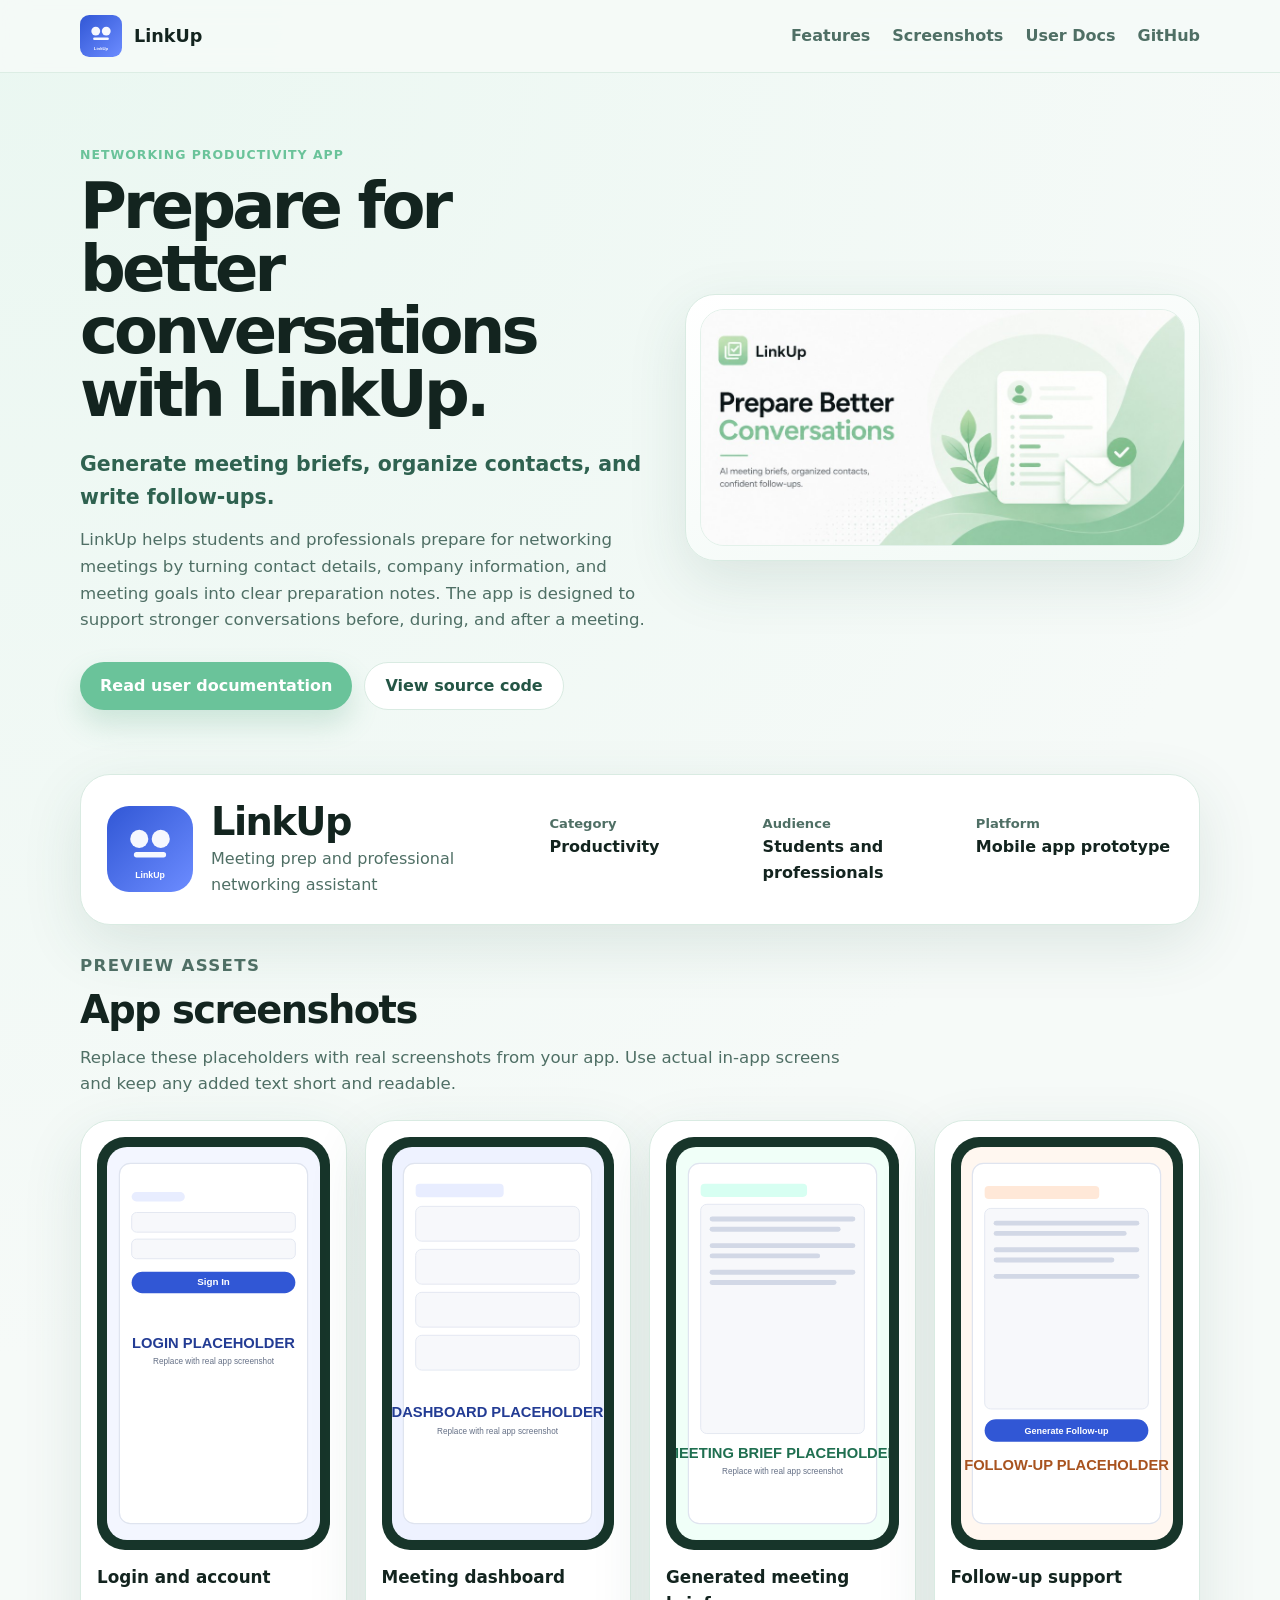
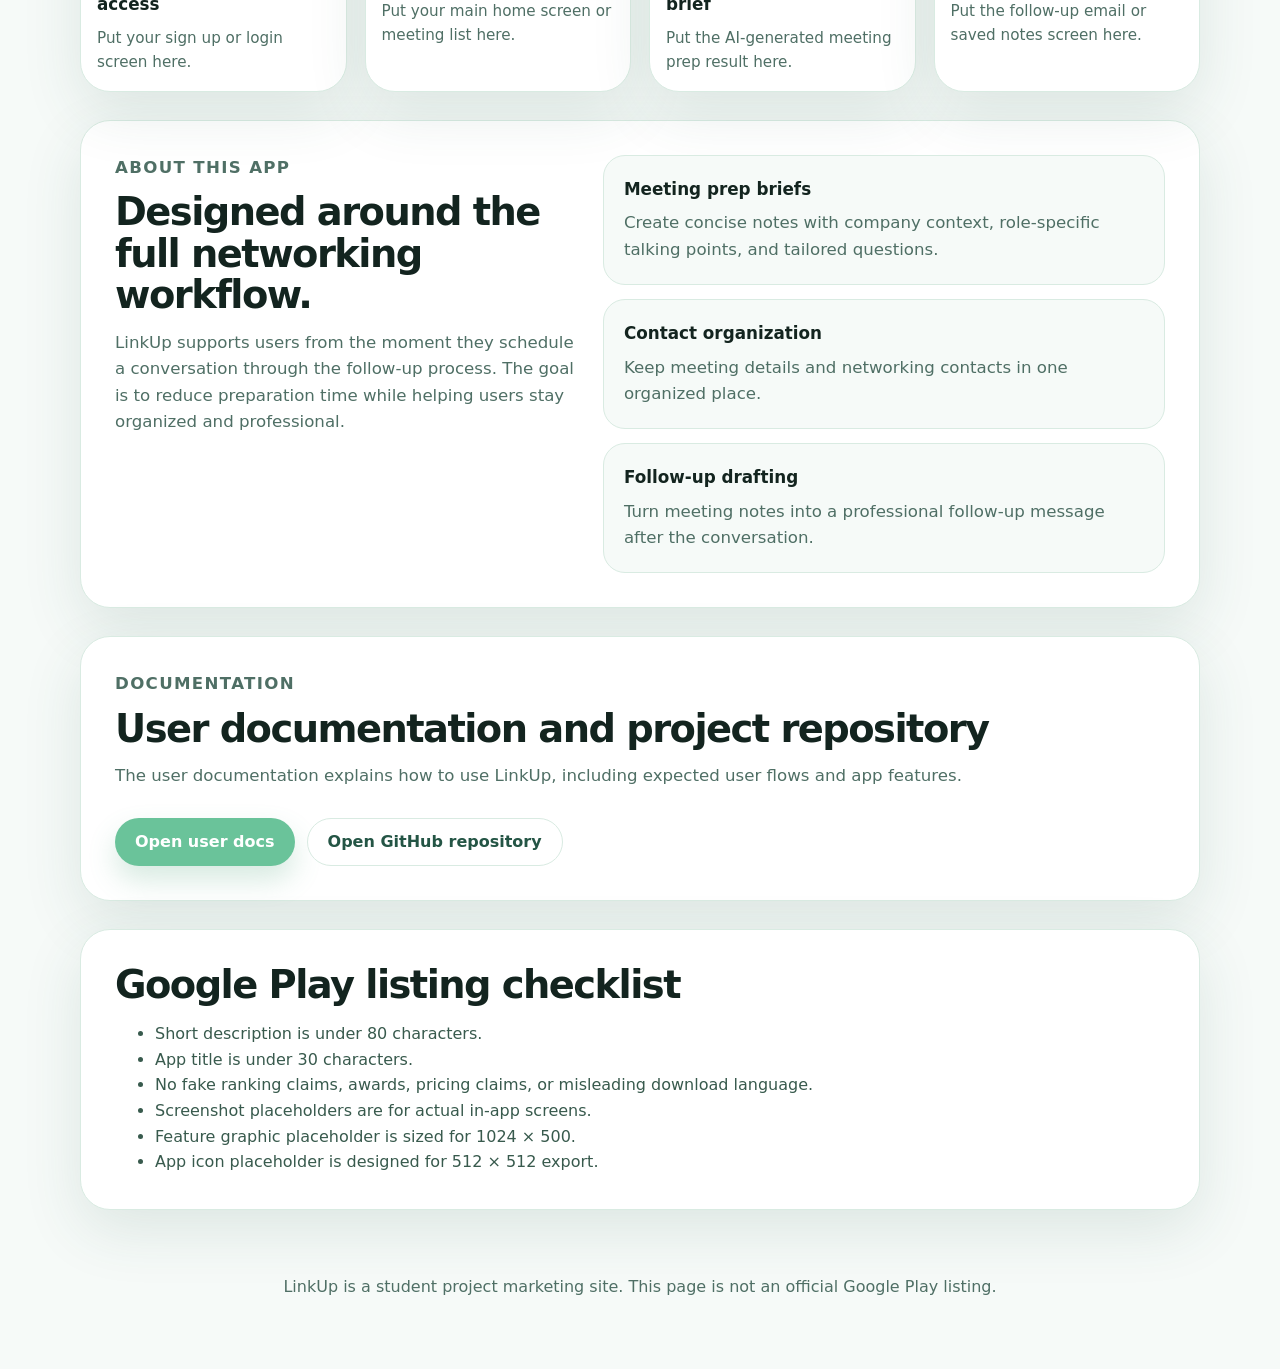
==== commit 46c66b77: "Replace feature graphic placeholder with an actual image and update styles for improved aesthetics. " ====
--- a/index.html
+++ b/index.html
@@ -40,14 +40,12 @@
         </div>
       </div>
 
-      <aside class="asset-card" aria-label="Feature graphic placeholder">
-        <div class="feature-graphic-placeholder">
-          <div>
-            <span class="placeholder-label">Feature Graphic Placeholder</span>
-            <strong>1024 × 500</strong>
-            <p>Place your final marketing graphic here. Keep key text and UI centered.</p>
-          </div>
-        </div>
+      <aside class="asset-card" aria-label="Feature graphic">
+        <img
+          class="feature-graphic-image"
+          src="images/feature-graphic.png"
+          alt="LinkUp feature graphic with Prepare Better Conversations branding"
+        />
       </aside>
     </section>
 
--- a/style.css
+++ b/style.css
@@ -1,13 +1,13 @@
 :root {
-  --bg: #f7f8fb;
+  --bg: #f6faf8;
   --card: #ffffff;
-  --text: #182235;
-  --muted: #657086;
-  --primary: #3157d5;
-  --primary-dark: #233c94;
-  --accent: #e8edff;
-  --border: #dfe4ef;
-  --shadow: 0 20px 60px rgba(31, 47, 80, 0.12);
+  --text: #13241f;
+  --muted: #4f6f65;
+  --primary: #6ac39a;
+  --primary-dark: #4aa87d;
+  --accent: #e7f4ee;
+  --border: #d9ebe2;
+  --shadow: 0 20px 60px rgba(45, 93, 73, 0.12);
 }
 
 * { box-sizing: border-box; }
@@ -16,7 +16,7 @@
   margin: 0;
   font-family: Inter, ui-sans-serif, system-ui, -apple-system, BlinkMacSystemFont, "Segoe UI", sans-serif;
   color: var(--text);
-  background: radial-gradient(circle at top left, #edf2ff 0, transparent 35%), var(--bg);
+  background: radial-gradient(circle at top left, #eaf7f1 0, transparent 42%), var(--bg);
   line-height: 1.6;
 }
 
@@ -27,9 +27,9 @@
   position: sticky;
   top: 0;
   z-index: 10;
-  background: rgba(247, 248, 251, 0.86);
+  background: rgba(246, 250, 248, 0.9);
   backdrop-filter: blur(14px);
-  border-bottom: 1px solid rgba(223, 228, 239, 0.8);
+  border-bottom: 1px solid rgba(217, 235, 226, 0.9);
 }
 
 .nav {
@@ -54,20 +54,24 @@
 h1 { font-size: clamp(2.6rem, 5vw, 5.1rem); line-height: 0.98; letter-spacing: -0.06em; margin-bottom: 22px; }
 h2 { font-size: clamp(1.8rem, 3vw, 2.7rem); line-height: 1.08; letter-spacing: -0.04em; margin-bottom: 14px; }
 h3 { font-size: 1.05rem; margin-bottom: 8px; }
-.short-description { font-size: 1.28rem; font-weight: 750; color: #33405a; margin-bottom: 14px; }
+.short-description { font-size: 1.28rem; font-weight: 750; color: #2f6250; margin-bottom: 14px; }
 .hero-body, .section-heading p, .split-section p, .docs-section p { color: var(--muted); font-size: 1.04rem; }
 
 .hero-actions, .doc-links { display: flex; flex-wrap: wrap; gap: 12px; margin-top: 28px; }
 .primary-button, .secondary-button { display: inline-flex; align-items: center; justify-content: center; min-height: 48px; padding: 0 20px; border-radius: 999px; font-weight: 800; }
-.primary-button { background: var(--primary); color: white; box-shadow: 0 14px 28px rgba(49,87,213,0.22); }
+.primary-button { background: var(--primary); color: #ffffff; box-shadow: 0 14px 28px rgba(88, 166, 130, 0.24); }
 .primary-button:hover { background: var(--primary-dark); }
-.secondary-button { background: white; border: 1px solid var(--border); color: #2d3852; }
+.secondary-button { background: #ffffff; border: 1px solid var(--border); color: #245545; }
 
 .asset-card, .listing-card, .screenshot-card, .split-section, .docs-section, .compliance-note { background: var(--card); border: 1px solid var(--border); box-shadow: var(--shadow); border-radius: 30px; }
-.asset-card { padding: 18px; }
-.feature-graphic-placeholder { aspect-ratio: 1024 / 500; border-radius: 24px; background: linear-gradient(135deg, #c8d6ff, #eef2ff 45%, #d7fff2); display: grid; place-items: center; text-align: center; padding: 28px; border: 2px dashed rgba(49,87,213,0.35); }
-.feature-graphic-placeholder strong { display: block; font-size: 2rem; }
-.placeholder-label { display: inline-block; background: rgba(255,255,255,0.75); border: 1px solid rgba(49,87,213,0.25); border-radius: 999px; padding: 6px 12px; font-weight: 800; color: var(--primary-dark); margin-bottom: 10px; }
+.asset-card { padding: 14px; background: linear-gradient(160deg, #ffffff, #f1f9f5); }
+.feature-graphic-image {
+  width: 100%;
+  aspect-ratio: 1024 / 500;
+  object-fit: cover;
+  border-radius: 24px;
+  border: 1px solid #e3f1ea;
+}
 
 .listing-card { padding: 26px; display: flex; justify-content: space-between; gap: 24px; align-items: center; }
 .app-summary { display: flex; gap: 18px; align-items: center; }
@@ -81,7 +85,7 @@
 .section-heading { max-width: 760px; margin-bottom: 22px; }
 .screenshot-grid { display: grid; grid-template-columns: repeat(4, 1fr); gap: 18px; }
 .screenshot-card { padding: 16px; }
-.phone-frame { background: #101828; border-radius: 28px; padding: 10px; aspect-ratio: 9 / 16; display: grid; place-items: center; overflow: hidden; }
+.phone-frame { background: #17352a; border-radius: 28px; padding: 10px; aspect-ratio: 9 / 16; display: grid; place-items: center; overflow: hidden; }
 .phone-frame img { width: 100%; height: 100%; object-fit: cover; border-radius: 20px; }
 .screenshot-card h3 { margin-top: 14px; }
 .screenshot-card p { color: var(--muted); font-size: 0.95rem; margin-bottom: 0; }
@@ -91,7 +95,7 @@
 .feature-list article { background: var(--bg); border: 1px solid var(--border); border-radius: 22px; padding: 20px; }
 .feature-list p { margin-bottom: 0; }
 .docs-section, .compliance-note { padding: 34px; }
-.compliance-note ul { margin-bottom: 0; color: #3c465b; }
+.compliance-note ul { margin-bottom: 0; color: #385a4d; }
 .footer { text-align: center; color: var(--muted); padding: 36px 16px 54px; }
 
 @media (max-width: 900px) {
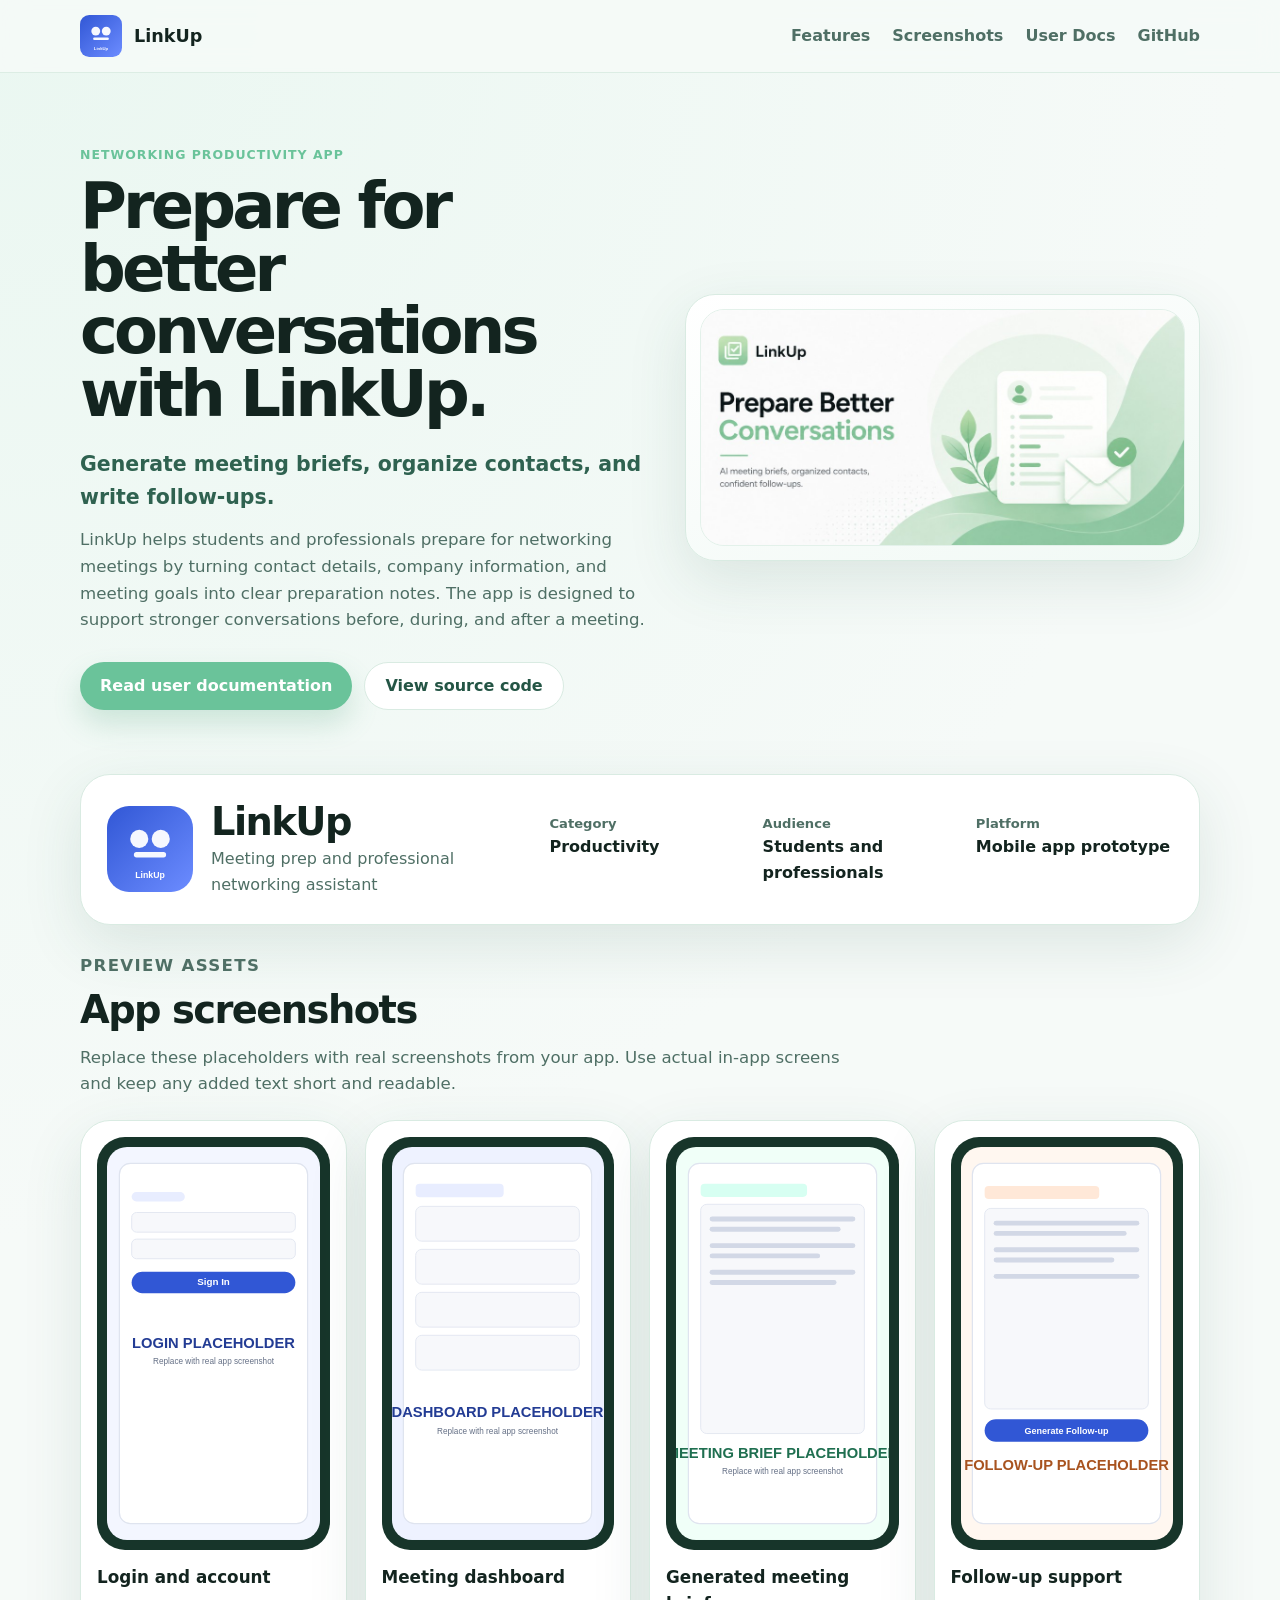
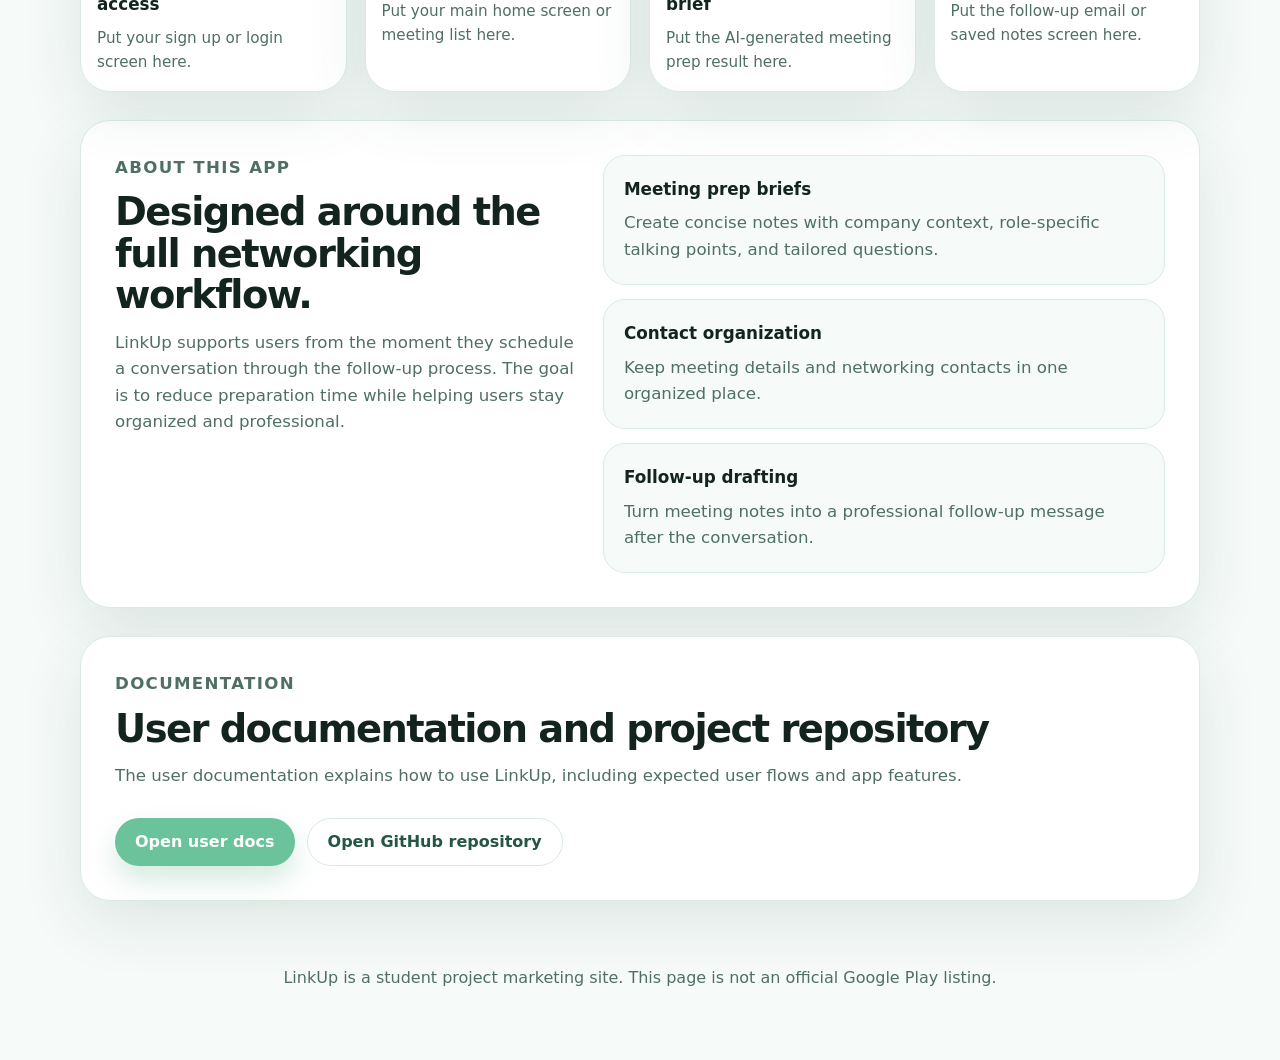
==== commit 327c6392: "Remove Google Play listing checklist section from index.html to streamline content." ====
--- a/index.html
+++ b/index.html
@@ -143,17 +143,6 @@
       </div>
     </section>
 
-    <section class="section-shell compliance-note">
-      <h2>Google Play listing checklist</h2>
-      <ul>
-        <li>Short description is under 80 characters.</li>
-        <li>App title is under 30 characters.</li>
-        <li>No fake ranking claims, awards, pricing claims, or misleading download language.</li>
-        <li>Screenshot placeholders are for actual in-app screens.</li>
-        <li>Feature graphic placeholder is sized for 1024 × 500.</li>
-        <li>App icon placeholder is designed for 512 × 512 export.</li>
-      </ul>
-    </section>
   </main>
 
   <footer class="footer">
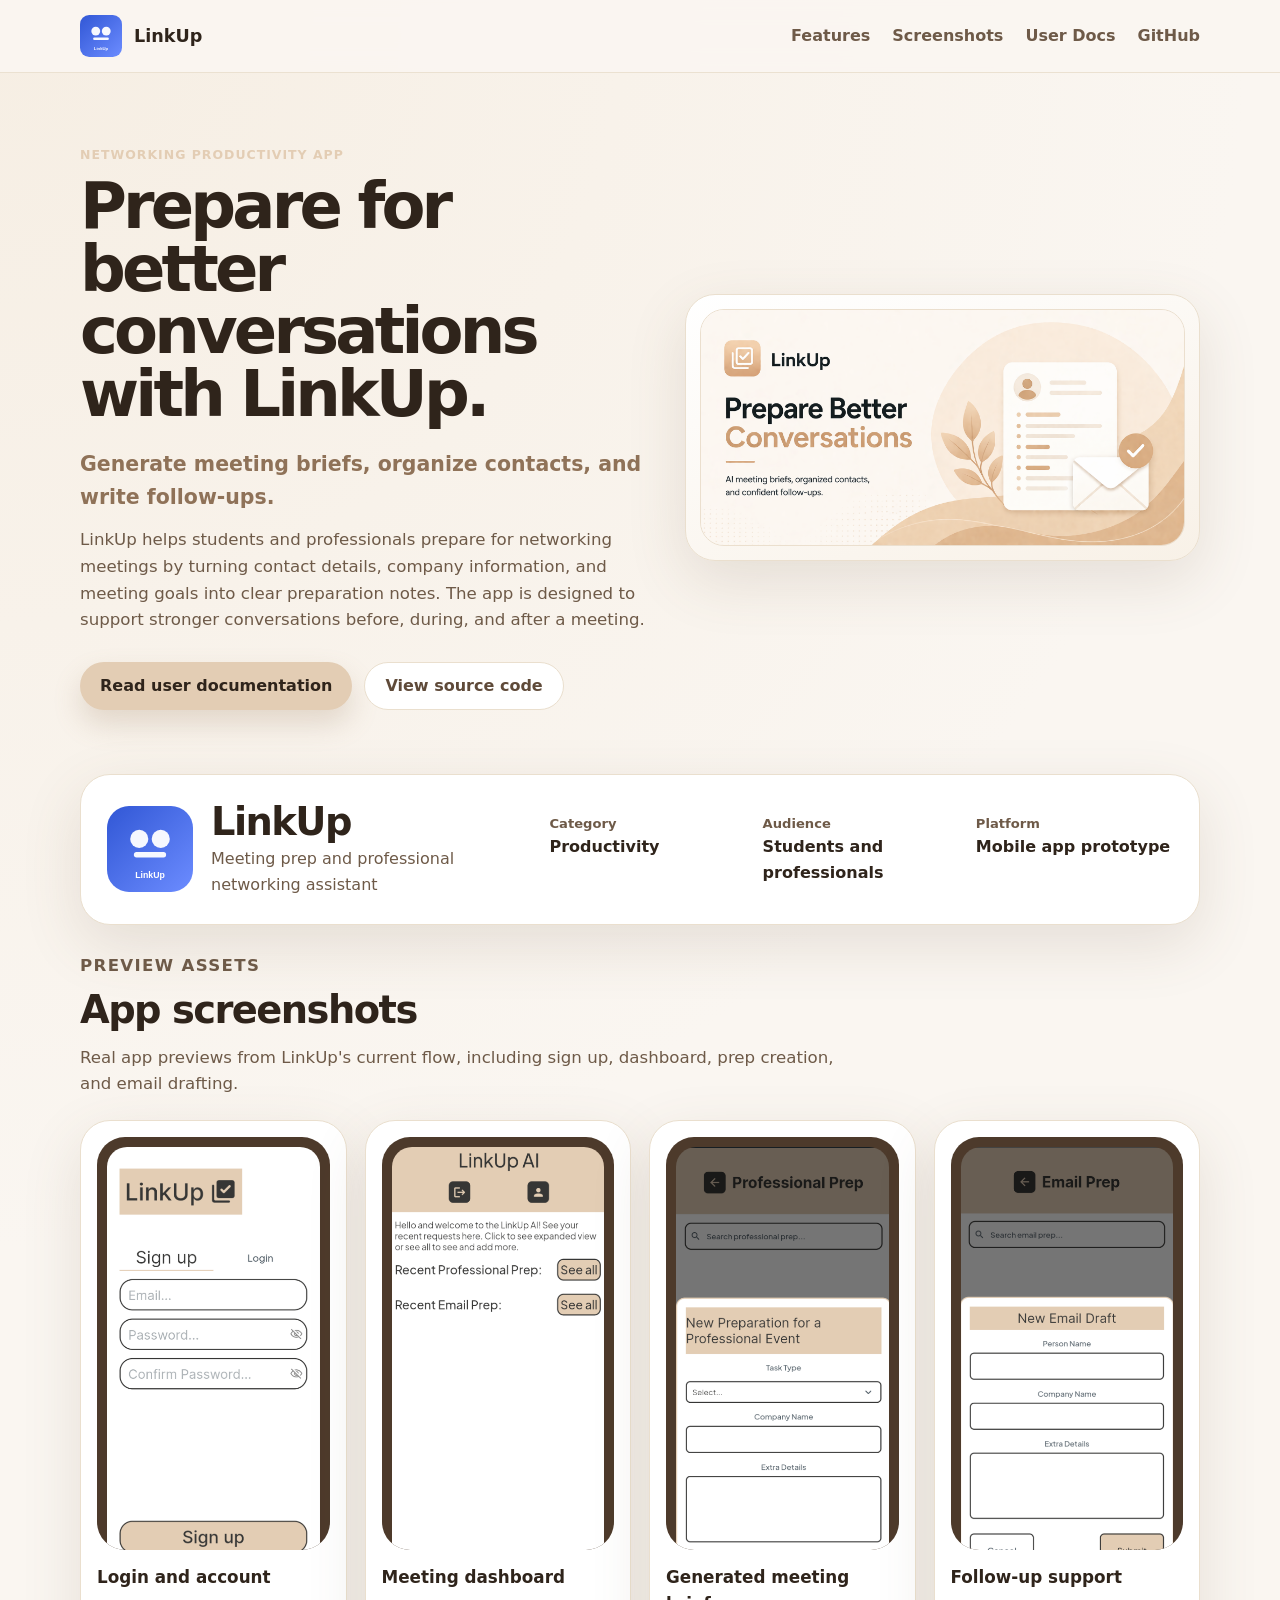
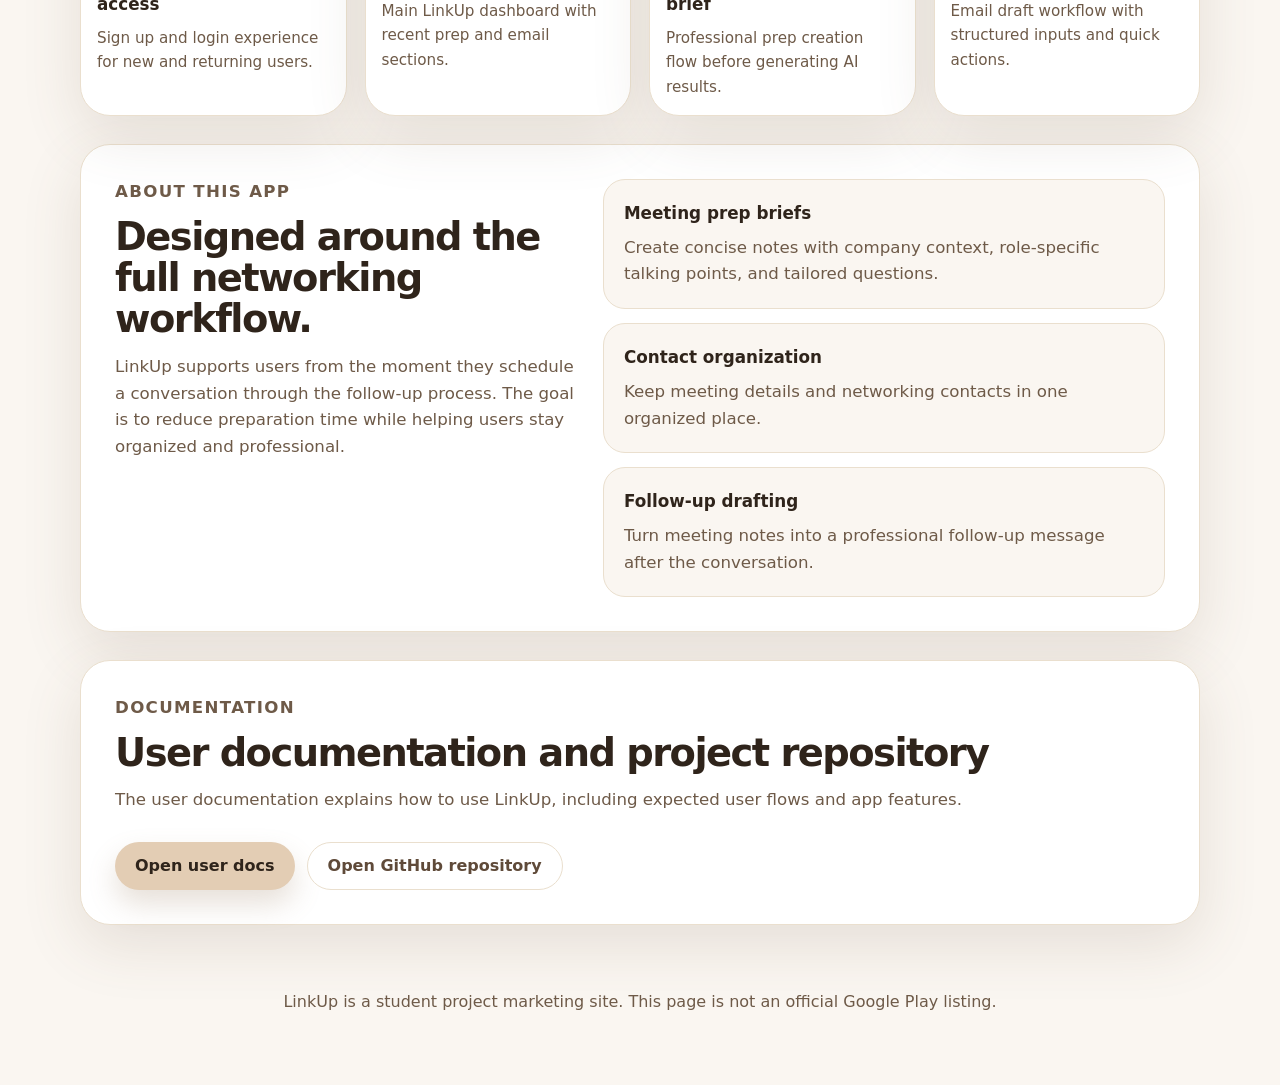
==== commit ddf3ff9e: "changes" ====
--- a/index.html
+++ b/index.html
@@ -35,7 +35,7 @@
           stronger conversations before, during, and after a meeting.
         </p>
         <div class="hero-actions">
-          <a class="primary-button" href="https://github.com/DarthPotato/LinkUp/wiki/User-Doc">Read user documentation</a>
+          <a class="primary-button" href="userdocs/index.html">Read user documentation</a>
           <a class="secondary-button" href="https://github.com/DarthPotato/LinkUp">View source code</a>
         </div>
       </div>
@@ -78,30 +78,30 @@
         <p class="eyebrow">Preview assets</p>
         <h2>App screenshots</h2>
         <p>
-          Replace these placeholders with real screenshots from your app. Use actual in-app screens and keep
-          any added text short and readable.
+          Real app previews from LinkUp's current flow, including sign up, dashboard, prep creation, and
+          email drafting.
         </p>
       </div>
       <div class="screenshot-grid">
         <article class="screenshot-card">
-          <div class="phone-frame"><img src="images/screenshot-login-placeholder.svg" alt="Login screen screenshot placeholder" /></div>
+          <div class="phone-frame"><img src="images/screenshot-login.png" alt="Login screen screenshot" /></div>
           <h3>Login and account access</h3>
-          <p>Put your sign up or login screen here.</p>
+          <p>Sign up and login experience for new and returning users.</p>
         </article>
         <article class="screenshot-card">
-          <div class="phone-frame"><img src="images/screenshot-dashboard-placeholder.svg" alt="Dashboard screenshot placeholder" /></div>
+          <div class="phone-frame"><img src="images/screenshot-dashboard.png" alt="Dashboard screenshot" /></div>
           <h3>Meeting dashboard</h3>
-          <p>Put your main home screen or meeting list here.</p>
+          <p>Main LinkUp dashboard with recent prep and email sections.</p>
         </article>
         <article class="screenshot-card">
-          <div class="phone-frame"><img src="images/screenshot-brief-placeholder.svg" alt="Generated meeting brief screenshot placeholder" /></div>
+          <div class="phone-frame"><img src="images/screenshot-brief.png" alt="New meeting prep form screenshot" /></div>
           <h3>Generated meeting brief</h3>
-          <p>Put the AI-generated meeting prep result here.</p>
+          <p>Professional prep creation flow before generating AI results.</p>
         </article>
         <article class="screenshot-card">
-          <div class="phone-frame"><img src="images/screenshot-followup-placeholder.svg" alt="Follow-up email screenshot placeholder" /></div>
+          <div class="phone-frame"><img src="images/screenshot-followup.png" alt="Email draft form screenshot" /></div>
           <h3>Follow-up support</h3>
-          <p>Put the follow-up email or saved notes screen here.</p>
+          <p>Email draft workflow with structured inputs and quick actions.</p>
         </article>
       </div>
     </section>
@@ -138,7 +138,7 @@
         The user documentation explains how to use LinkUp, including expected user flows and app features.
       </p>
       <div class="doc-links">
-        <a class="primary-button" href="https://github.com/DarthPotato/LinkUp/wiki/User-Doc">Open user docs</a>
+        <a class="primary-button" href="userdocs/index.html">Open user docs</a>
         <a class="secondary-button" href="https://github.com/DarthPotato/LinkUp">Open GitHub repository</a>
       </div>
     </section>
--- a/style.css
+++ b/style.css
@@ -1,13 +1,13 @@
 :root {
-  --bg: #f6faf8;
+  --bg: #faf6f1;
   --card: #ffffff;
-  --text: #13241f;
-  --muted: #4f6f65;
-  --primary: #6ac39a;
-  --primary-dark: #4aa87d;
-  --accent: #e7f4ee;
-  --border: #d9ebe2;
-  --shadow: 0 20px 60px rgba(45, 93, 73, 0.12);
+  --text: #2f241b;
+  --muted: #6e5a48;
+  --primary: #e3cdb4;
+  --primary-dark: #d2b89a;
+  --accent: #f4ecdf;
+  --border: #eadfce;
+  --shadow: 0 20px 60px rgba(104, 82, 61, 0.14);
 }
 
 * { box-sizing: border-box; }
@@ -16,7 +16,7 @@
   margin: 0;
   font-family: Inter, ui-sans-serif, system-ui, -apple-system, BlinkMacSystemFont, "Segoe UI", sans-serif;
   color: var(--text);
-  background: radial-gradient(circle at top left, #eaf7f1 0, transparent 42%), var(--bg);
+  background: radial-gradient(circle at top left, #f6eee3 0, transparent 42%), var(--bg);
   line-height: 1.6;
 }
 
@@ -27,9 +27,9 @@
   position: sticky;
   top: 0;
   z-index: 10;
-  background: rgba(246, 250, 248, 0.9);
+  background: rgba(250, 246, 241, 0.92);
   backdrop-filter: blur(14px);
-  border-bottom: 1px solid rgba(217, 235, 226, 0.9);
+  border-bottom: 1px solid rgba(234, 223, 206, 0.9);
 }
 
 .nav {
@@ -54,23 +54,23 @@
 h1 { font-size: clamp(2.6rem, 5vw, 5.1rem); line-height: 0.98; letter-spacing: -0.06em; margin-bottom: 22px; }
 h2 { font-size: clamp(1.8rem, 3vw, 2.7rem); line-height: 1.08; letter-spacing: -0.04em; margin-bottom: 14px; }
 h3 { font-size: 1.05rem; margin-bottom: 8px; }
-.short-description { font-size: 1.28rem; font-weight: 750; color: #2f6250; margin-bottom: 14px; }
+.short-description { font-size: 1.28rem; font-weight: 750; color: #8f7258; margin-bottom: 14px; }
 .hero-body, .section-heading p, .split-section p, .docs-section p { color: var(--muted); font-size: 1.04rem; }
 
 .hero-actions, .doc-links { display: flex; flex-wrap: wrap; gap: 12px; margin-top: 28px; }
 .primary-button, .secondary-button { display: inline-flex; align-items: center; justify-content: center; min-height: 48px; padding: 0 20px; border-radius: 999px; font-weight: 800; }
-.primary-button { background: var(--primary); color: #ffffff; box-shadow: 0 14px 28px rgba(88, 166, 130, 0.24); }
+.primary-button { background: var(--primary); color: #2f241b; box-shadow: 0 14px 28px rgba(156, 127, 95, 0.24); }
 .primary-button:hover { background: var(--primary-dark); }
-.secondary-button { background: #ffffff; border: 1px solid var(--border); color: #245545; }
+.secondary-button { background: #ffffff; border: 1px solid var(--border); color: #5f4a39; }
 
 .asset-card, .listing-card, .screenshot-card, .split-section, .docs-section, .compliance-note { background: var(--card); border: 1px solid var(--border); box-shadow: var(--shadow); border-radius: 30px; }
-.asset-card { padding: 14px; background: linear-gradient(160deg, #ffffff, #f1f9f5); }
+.asset-card { padding: 14px; background: linear-gradient(160deg, #ffffff, #f8f1e7); }
 .feature-graphic-image {
   width: 100%;
   aspect-ratio: 1024 / 500;
   object-fit: cover;
   border-radius: 24px;
-  border: 1px solid #e3f1ea;
+  border: 1px solid #ebdfce;
 }
 
 .listing-card { padding: 26px; display: flex; justify-content: space-between; gap: 24px; align-items: center; }
@@ -85,7 +85,7 @@
 .section-heading { max-width: 760px; margin-bottom: 22px; }
 .screenshot-grid { display: grid; grid-template-columns: repeat(4, 1fr); gap: 18px; }
 .screenshot-card { padding: 16px; }
-.phone-frame { background: #17352a; border-radius: 28px; padding: 10px; aspect-ratio: 9 / 16; display: grid; place-items: center; overflow: hidden; }
+.phone-frame { background: #4d3a2b; border-radius: 28px; padding: 10px; aspect-ratio: 9 / 16; display: grid; place-items: center; overflow: hidden; }
 .phone-frame img { width: 100%; height: 100%; object-fit: cover; border-radius: 20px; }
 .screenshot-card h3 { margin-top: 14px; }
 .screenshot-card p { color: var(--muted); font-size: 0.95rem; margin-bottom: 0; }
@@ -95,7 +95,7 @@
 .feature-list article { background: var(--bg); border: 1px solid var(--border); border-radius: 22px; padding: 20px; }
 .feature-list p { margin-bottom: 0; }
 .docs-section, .compliance-note { padding: 34px; }
-.compliance-note ul { margin-bottom: 0; color: #385a4d; }
+.compliance-note ul { margin-bottom: 0; color: #5e4b3a; }
 .footer { text-align: center; color: var(--muted); padding: 36px 16px 54px; }
 
 @media (max-width: 900px) {
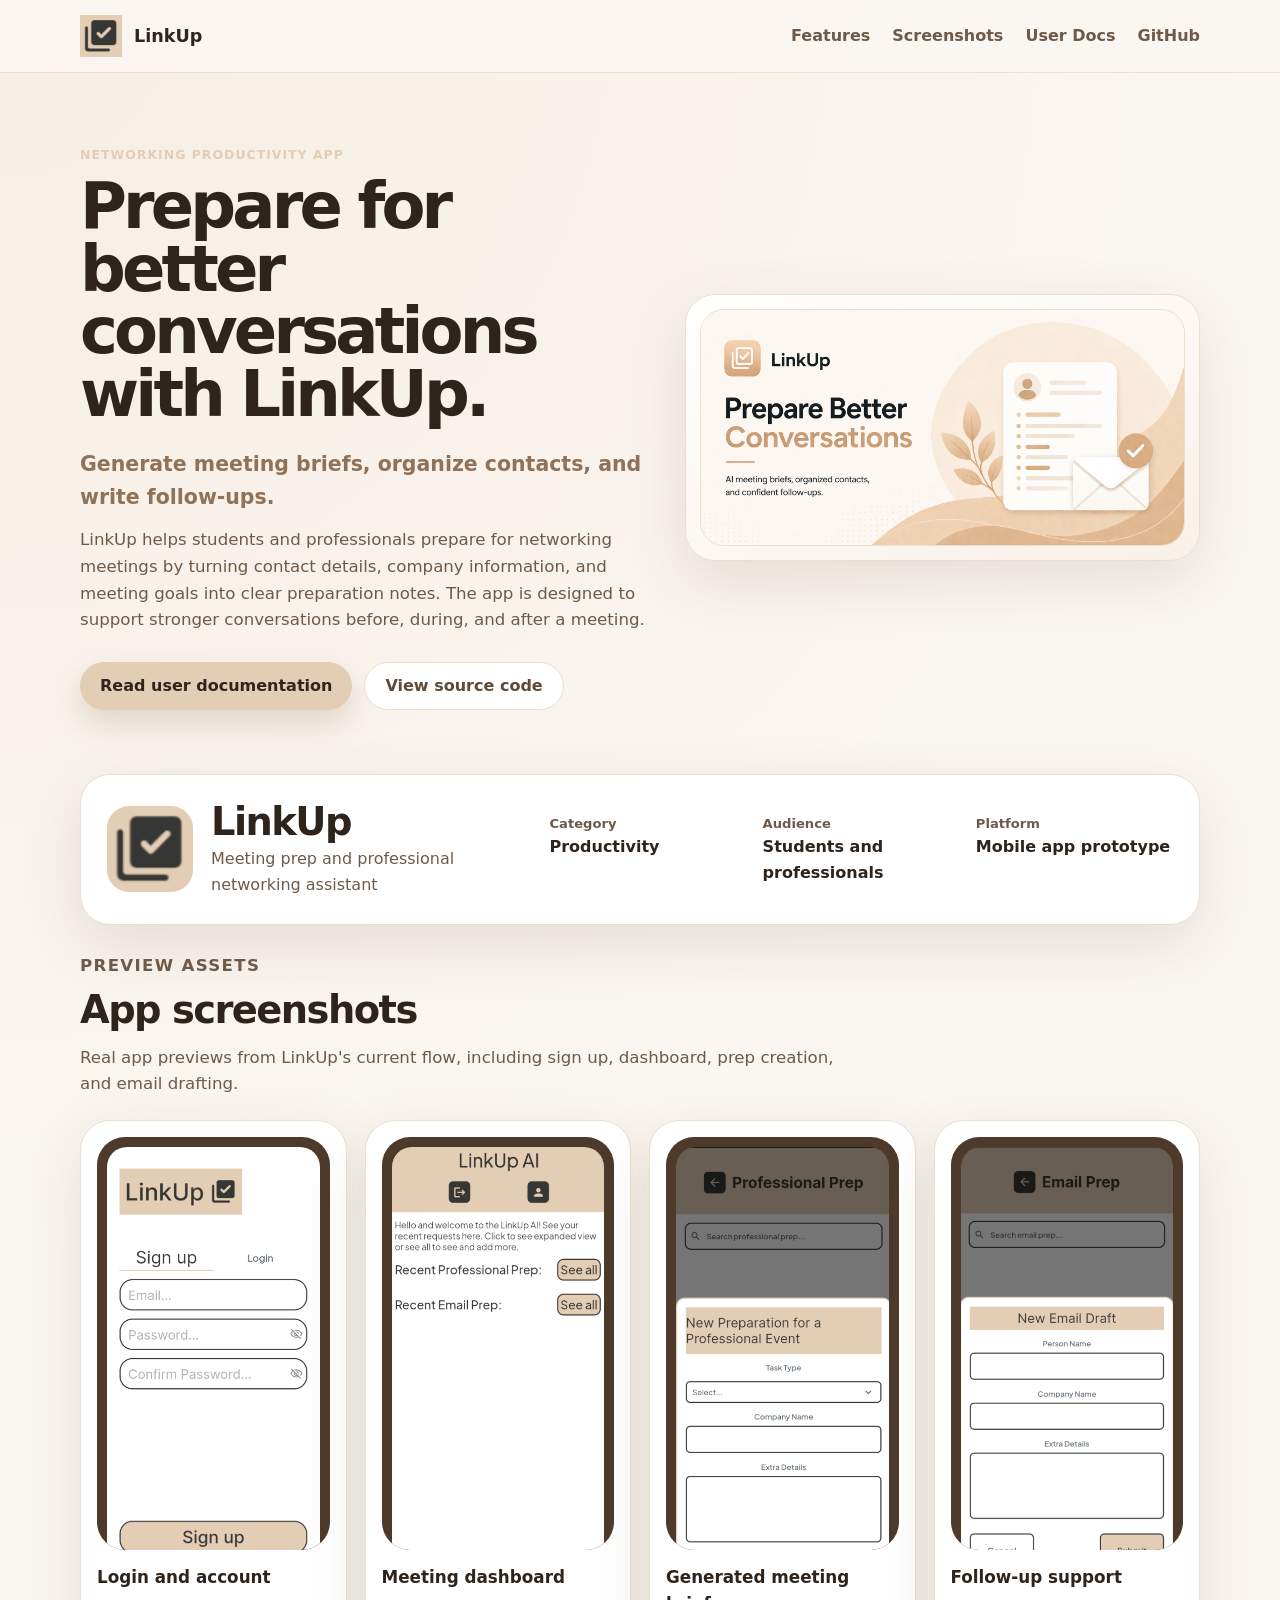
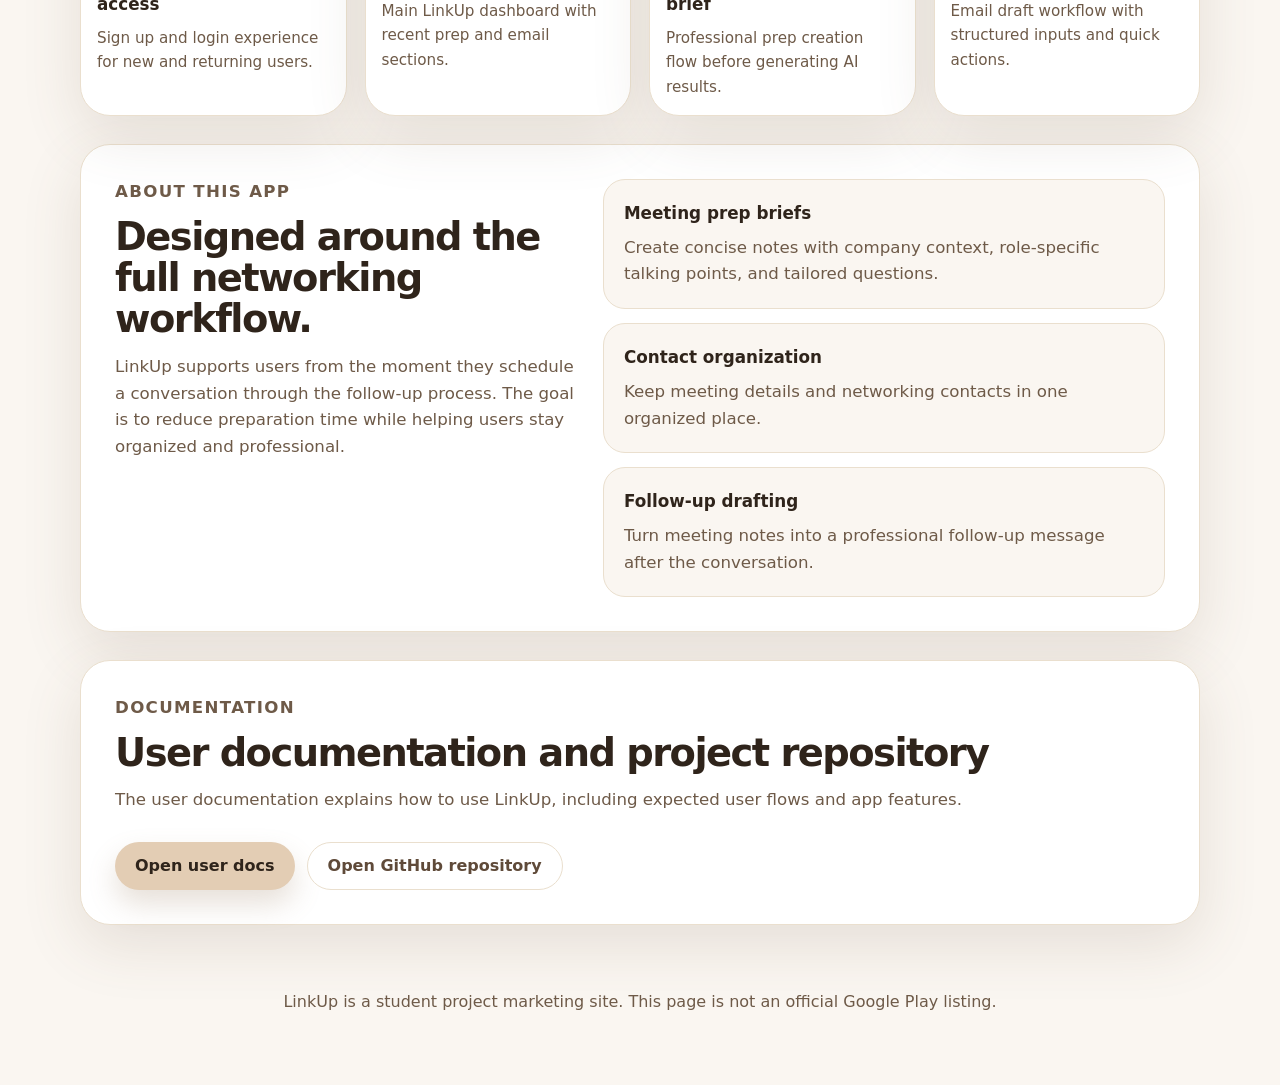
==== commit bebb7342: "changes" ====
--- a/index.html
+++ b/index.html
@@ -11,7 +11,7 @@
   <header class="site-header">
     <nav class="nav">
       <a class="brand" href="#top" aria-label="LinkUp home">
-        <img src="images/logo-placeholder.svg" alt="LinkUp app icon" />
+        <img src="images/logo.png" alt="LinkUp app icon" />
         <span>LinkUp</span>
       </a>
       <div class="nav-links">
@@ -51,7 +51,7 @@
 
     <section class="listing-card section-shell" aria-labelledby="listing-title">
       <div class="app-summary">
-        <img src="images/logo-placeholder.svg" alt="LinkUp app icon placeholder" class="app-icon" />
+        <img src="images/logo.png" alt="LinkUp app icon" class="app-icon" />
         <div>
           <h2 id="listing-title">LinkUp</h2>
           <p>Meeting prep and professional networking assistant</p>
